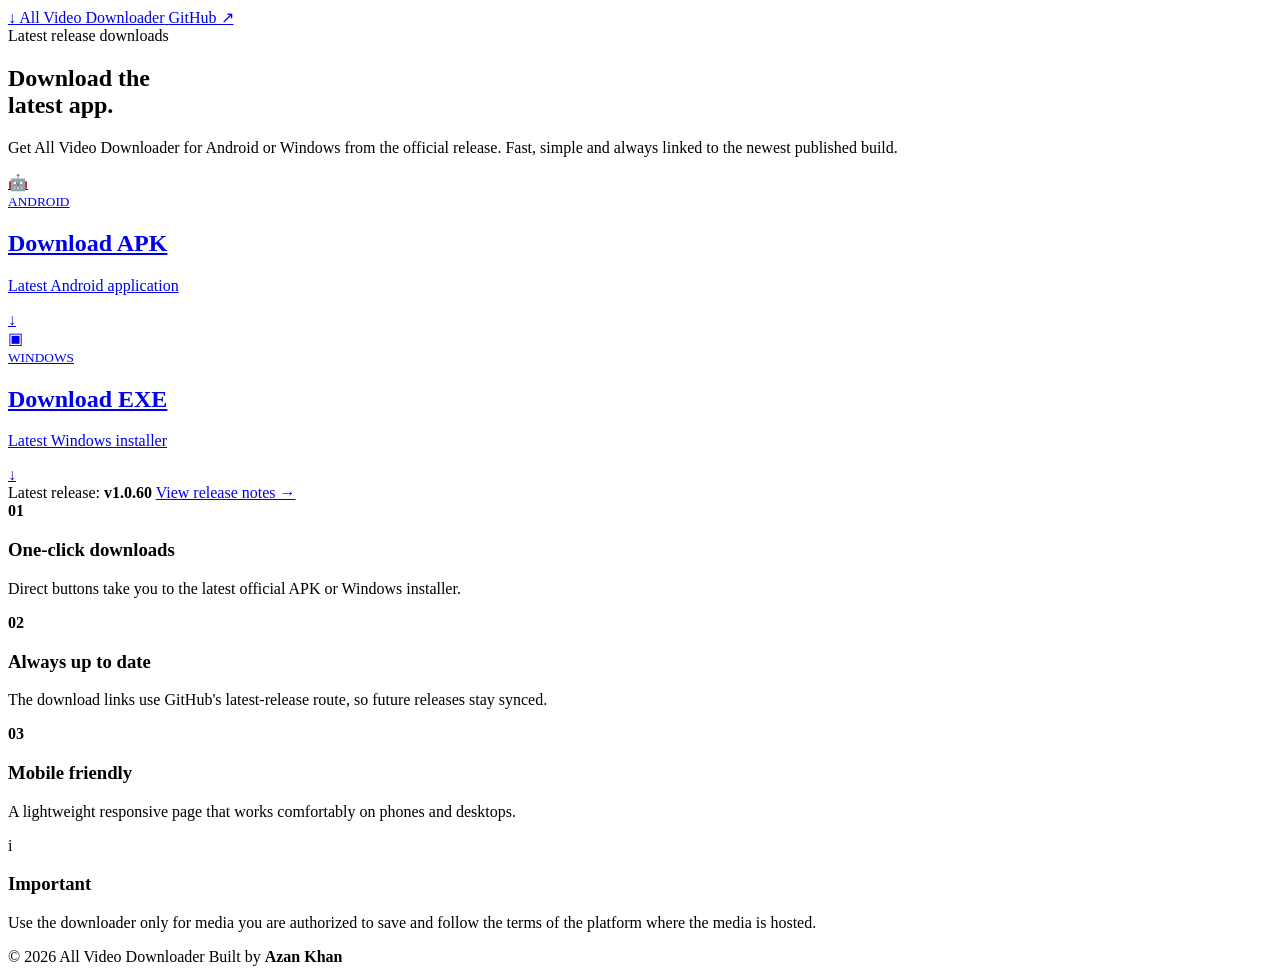
==== index.html @ c0a73d01 "Add modern download landing page" ====
<!doctype html>
<html lang="en">
<head>
  <meta charset="utf-8">
  <meta name="viewport" content="width=device-width, initial-scale=1">
  <meta name="theme-color" content="#6d4aff">
  <meta name="description" content="Download All Video Downloader for Android and Windows. Get the latest official APK and Windows installer.">
  <meta name="author" content="Azan Khan">
  <title>All Video Downloader — Official Download</title>
  <link rel="icon" href="data:image/svg+xml,%3Csvg xmlns='http://www.w3.org/2000/svg' viewBox='0 0 64 64'%3E%3Crect width='64' height='64' rx='16' fill='%236d4aff'/%3E%3Cpath d='M32 12v27m0 0 11-11m-11 11L21 28M16 48h32' fill='none' stroke='white' stroke-width='6' stroke-linecap='round' stroke-linejoin='round'/%3E%3C/svg%3E">
  <link rel="stylesheet" href="style.css">
</head>
<body>
  <div class="glow glow-one"></div>
  <div class="glow glow-two"></div>

  <header class="nav">
    <a class="brand" href="./" aria-label="All Video Downloader home">
      <span class="brand-icon">↓</span>
      <span>All Video Downloader</span>
    </a>
    <a class="github-link" href="https://github.com/AzanKhan-pk/All-viideo-downloader-without-watermark" target="_blank" rel="noopener">GitHub ↗</a>
  </header>

  <main>
    <section class="hero">
      <div class="badge"><span></span> Latest release downloads</div>
      <h1>Download the<br><strong>latest app.</strong></h1>
      <p class="lead">Get All Video Downloader for Android or Windows from the official release. Fast, simple and always linked to the newest published build.</p>

      <div class="download-grid">
        <a class="download-card" href="https://github.com/AzanKhan-pk/All-viideo-downloader-without-watermark/releases/latest/download/All-Video-Downloader.apk">
          <div class="card-icon">🤖</div>
          <div class="card-copy">
            <small>ANDROID</small>
            <h2>Download APK</h2>
            <p>Latest Android application</p>
          </div>
          <span class="arrow">↓</span>
        </a>

        <a class="download-card" href="https://github.com/AzanKhan-pk/All-viideo-downloader-without-watermark/releases/latest/download/All-Video-Downloader-Setup.exe">
          <div class="card-icon">▣</div>
          <div class="card-copy">
            <small>WINDOWS</small>
            <h2>Download EXE</h2>
            <p>Latest Windows installer</p>
          </div>
          <span class="arrow">↓</span>
        </a>
      </div>

      <div class="release-row">
        <span>Latest release: <strong>v1.0.60</strong></span>
        <a href="https://github.com/AzanKhan-pk/All-viideo-downloader-without-watermark/releases/latest" target="_blank" rel="noopener">View release notes →</a>
      </div>
    </section>

    <section class="features">
      <article><b>01</b><h3>One-click downloads</h3><p>Direct buttons take you to the latest official APK or Windows installer.</p></article>
      <article><b>02</b><h3>Always up to date</h3><p>The download links use GitHub's latest-release route, so future releases stay synced.</p></article>
      <article><b>03</b><h3>Mobile friendly</h3><p>A lightweight responsive page that works comfortably on phones and desktops.</p></article>
    </section>

    <section class="notice">
      <div class="notice-icon">i</div>
      <div><h3>Important</h3><p>Use the downloader only for media you are authorized to save and follow the terms of the platform where the media is hosted.</p></div>
    </section>
  </main>

  <footer>
    <span>© 2026 All Video Downloader</span>
    <span>Built by <strong>Azan Khan</strong></span>
  </footer>
</body>
</html>
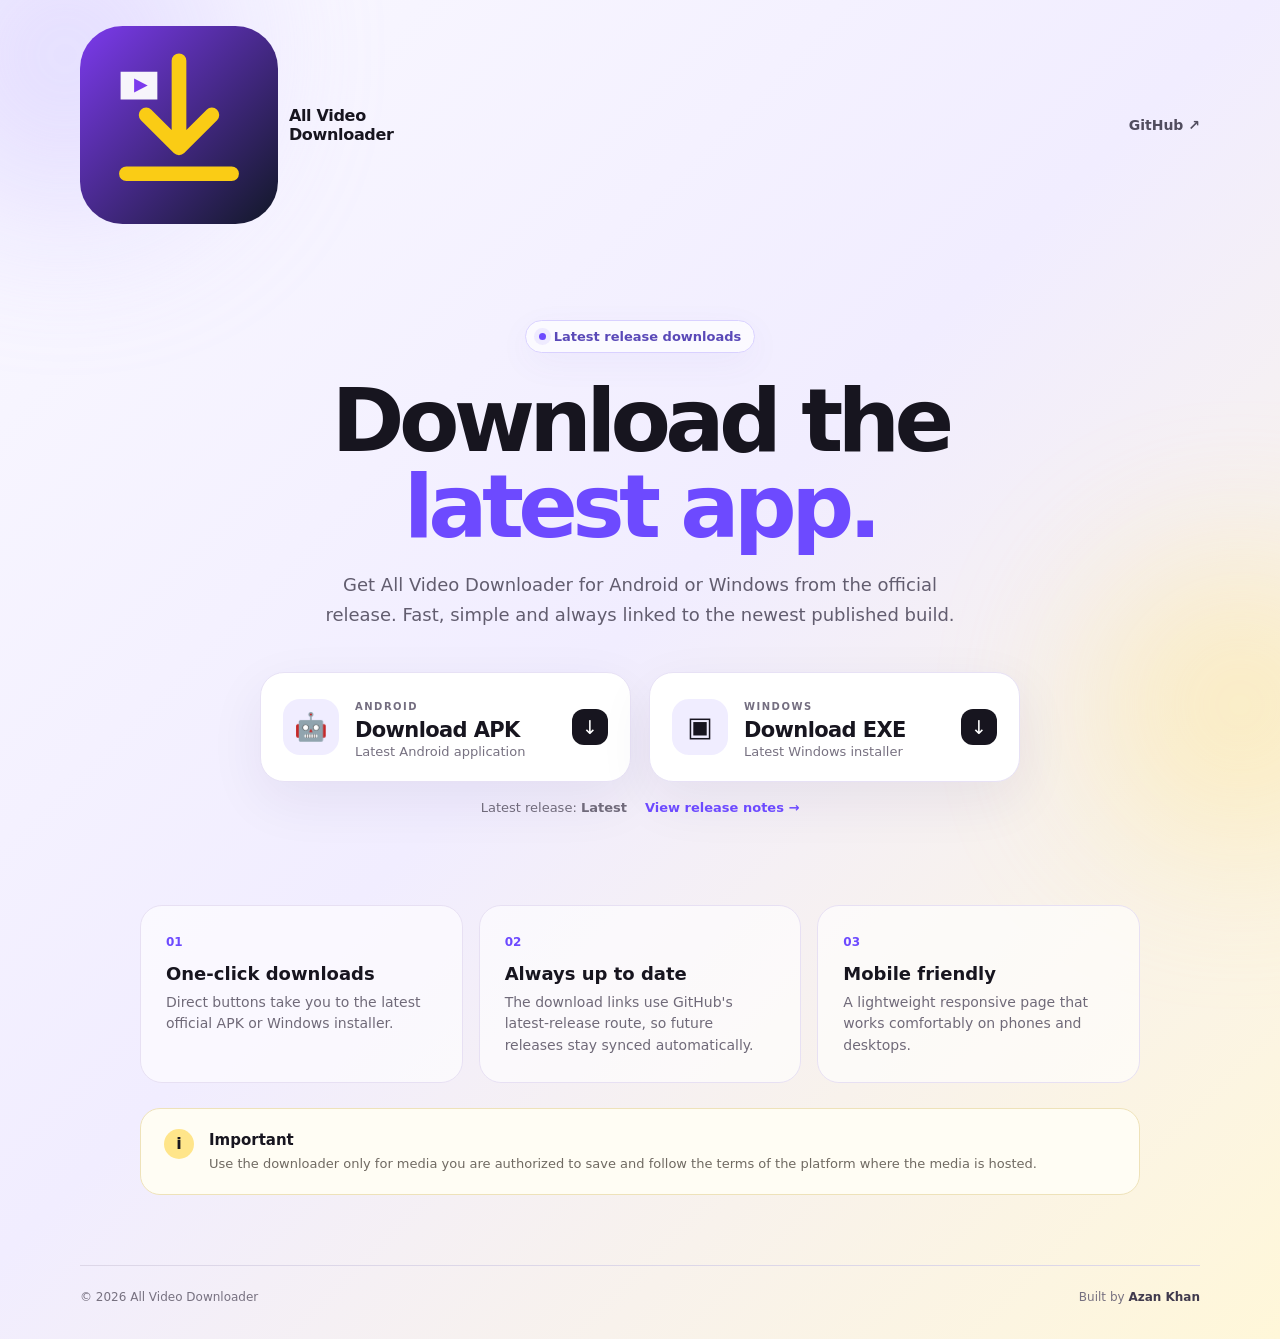
==== commit 6b79cba7: "Sync website with official logo and latest release preview" ====
--- a/index.html
+++ b/index.html
@@ -3,11 +3,16 @@
 <head>
   <meta charset="utf-8">
   <meta name="viewport" content="width=device-width, initial-scale=1">
-  <meta name="theme-color" content="#6d4aff">
-  <meta name="description" content="Download All Video Downloader for Android and Windows. Get the latest official APK and Windows installer.">
+  <meta name="theme-color" content="#7c3aed">
+  <meta name="description" content="Official All Video Downloader download page. Get the latest Android APK and Windows installer.">
   <meta name="author" content="Azan Khan">
+  <meta property="og:title" content="All Video Downloader — Official Download">
+  <meta property="og:description" content="Download the latest official Android APK and Windows installer.">
+  <meta property="og:image" content="icon.svg">
+  <meta name="twitter:card" content="summary">
   <title>All Video Downloader — Official Download</title>
-  <link rel="icon" href="data:image/svg+xml,%3Csvg xmlns='http://www.w3.org/2000/svg' viewBox='0 0 64 64'%3E%3Crect width='64' height='64' rx='16' fill='%236d4aff'/%3E%3Cpath d='M32 12v27m0 0 11-11m-11 11L21 28M16 48h32' fill='none' stroke='white' stroke-width='6' stroke-linecap='round' stroke-linejoin='round'/%3E%3C/svg%3E">
+  <link rel="icon" href="icon.svg" type="image/svg+xml">
+  <link rel="apple-touch-icon" href="icon.svg">
   <link rel="stylesheet" href="style.css">
 </head>
 <body>
@@ -16,7 +21,7 @@
 
   <header class="nav">
     <a class="brand" href="./" aria-label="All Video Downloader home">
-      <span class="brand-icon">↓</span>
+      <img class="brand-logo" src="icon.svg" alt="All Video Downloader logo">
       <span>All Video Downloader</span>
     </a>
     <a class="github-link" href="https://github.com/AzanKhan-pk/All-viideo-downloader-without-watermark" target="_blank" rel="noopener">GitHub ↗</a>
@@ -51,14 +56,14 @@
       </div>
 
       <div class="release-row">
-        <span>Latest release: <strong>v1.0.60</strong></span>
-        <a href="https://github.com/AzanKhan-pk/All-viideo-downloader-without-watermark/releases/latest" target="_blank" rel="noopener">View release notes →</a>
+        <span>Latest release: <strong id="version">Checking…</strong></span>
+        <a id="release-link" href="https://github.com/AzanKhan-pk/All-viideo-downloader-without-watermark/releases/latest" target="_blank" rel="noopener">View release notes →</a>
       </div>
     </section>
 
     <section class="features">
       <article><b>01</b><h3>One-click downloads</h3><p>Direct buttons take you to the latest official APK or Windows installer.</p></article>
-      <article><b>02</b><h3>Always up to date</h3><p>The download links use GitHub's latest-release route, so future releases stay synced.</p></article>
+      <article><b>02</b><h3>Always up to date</h3><p>The download links use GitHub's latest-release route, so future releases stay synced automatically.</p></article>
       <article><b>03</b><h3>Mobile friendly</h3><p>A lightweight responsive page that works comfortably on phones and desktops.</p></article>
     </section>
 
@@ -72,5 +77,15 @@
     <span>© 2026 All Video Downloader</span>
     <span>Built by <strong>Azan Khan</strong></span>
   </footer>
+
+  <script>
+    fetch('https://api.github.com/repos/AzanKhan-pk/All-viideo-downloader-without-watermark/releases/latest')
+      .then(r => r.ok ? r.json() : Promise.reject())
+      .then(data => {
+        document.getElementById('version').textContent = data.tag_name || 'Latest';
+        if (data.html_url) document.getElementById('release-link').href = data.html_url;
+      })
+      .catch(() => { document.getElementById('version').textContent = 'Latest'; });
+  </script>
 </body>
 </html>
--- a/style.css
+++ b/style.css
@@ -0,0 +1 @@
+*{box-sizing:border-box}html{scroll-behavior:smooth}body{margin:0;min-height:100vh;font-family:Inter,ui-sans-serif,system-ui,-apple-system,BlinkMacSystemFont,"Segoe UI",sans-serif;color:#17151f;background:linear-gradient(135deg,#faf9ff 0%,#f1edff 48%,#fff7d9 100%);overflow-x:hidden}.glow{position:fixed;border-radius:50%;filter:blur(80px);pointer-events:none;opacity:.42}.glow-one{width:330px;height:330px;background:#c9bcff;top:-110px;left:-100px}.glow-two{width:300px;height:300px;background:#ffe58a;right:-110px;bottom:5%}.nav{width:min(1120px,92%);margin:auto;padding:26px 0;display:flex;align-items:center;justify-content:space-between;position:relative;z-index:2}.brand{display:flex;align-items:center;gap:11px;color:#17151f;text-decoration:none;font-weight:800;letter-spacing:-.02em}.brand-icon{width:38px;height:38px;border-radius:12px;background:#6d4aff;color:#fff;display:grid;place-items:center;font-size:25px;box-shadow:0 9px 25px #6d4aff38}.github-link{color:#514d5e;text-decoration:none;font-weight:650;font-size:14px}.github-link:hover{color:#6d4aff}.hero{width:min(920px,92%);margin:70px auto 0;text-align:center;position:relative;z-index:1}.badge{display:inline-flex;align-items:center;gap:8px;padding:8px 13px;border:1px solid #d9d1ff;background:#ffffffa8;border-radius:999px;color:#5a49b8;font-size:13px;font-weight:750;box-shadow:0 10px 35px #5d45c20d}.badge span{width:7px;height:7px;border-radius:50%;background:#6d4aff;box-shadow:0 0 0 5px #6d4aff16}.hero h1{font-size:clamp(48px,8vw,88px);line-height:.98;letter-spacing:-.065em;margin:25px 0 20px;font-weight:850}.hero h1 strong{color:#6d4aff}.lead{max-width:650px;margin:0 auto;color:#625d6f;font-size:18px;line-height:1.65}.download-grid{display:grid;grid-template-columns:repeat(2,minmax(0,1fr));gap:18px;max-width:760px;margin:42px auto 18px;text-align:left}.download-card{display:flex;align-items:center;gap:16px;padding:22px;border-radius:24px;background:#fff;border:1px solid #e7e1f5;box-shadow:0 18px 55px #31215c12;text-decoration:none;color:#17151f;transition:transform .2s ease,box-shadow .2s ease,border-color .2s ease}.download-card:hover{transform:translateY(-5px);box-shadow:0 24px 65px #31215c1c;border-color:#cfc3ff}.card-icon{width:56px;height:56px;border-radius:17px;background:#f0edff;display:grid;place-items:center;font-size:27px;flex:none}.card-copy{min-width:0}.card-copy small{color:#746e80;font-size:10px;font-weight:850;letter-spacing:.15em}.card-copy h2{font-size:21px;margin:4px 0 2px;letter-spacing:-.03em}.card-copy p{margin:0;color:#777181;font-size:13px}.arrow{margin-left:auto;width:36px;height:36px;border-radius:12px;background:#17151f;color:#fff;display:grid;place-items:center;font-size:19px}.release-row{display:flex;justify-content:center;gap:18px;align-items:center;flex-wrap:wrap;color:#706a7b;font-size:13px}.release-row a{color:#6d4aff;text-decoration:none;font-weight:750}.features{width:min(1000px,92%);margin:90px auto 25px;display:grid;grid-template-columns:repeat(3,1fr);gap:16px;position:relative;z-index:1}.features article{padding:25px;background:#ffffff9c;border:1px solid #e7e0f3;border-radius:22px}.features b{color:#6d4aff;font-size:12px}.features h3{margin:13px 0 8px;font-size:18px}.features p{margin:0;color:#706a79;font-size:14px;line-height:1.55}.notice{width:min(1000px,92%);margin:25px auto 70px;padding:20px 23px;display:flex;gap:15px;align-items:flex-start;background:#fffdf4;border:1px solid #eee2b9;border-radius:20px;position:relative;z-index:1}.notice-icon{width:30px;height:30px;border-radius:50%;background:#ffe58a;display:grid;place-items:center;font-weight:900;flex:none}.notice h3{margin:2px 0 5px;font-size:15px}.notice p{margin:0;color:#706a62;font-size:13px;line-height:1.55}footer{width:min(1120px,92%);margin:auto;padding:24px 0 35px;border-top:1px solid #ddd7e8;display:flex;justify-content:space-between;color:#777180;font-size:12px;position:relative;z-index:1}footer strong{color:#403a4d}@media(max-width:700px){.nav{padding:18px 0}.github-link{font-size:12px}.hero{margin-top:48px}.lead{font-size:16px}.download-grid,.features{grid-template-columns:1fr}.download-card{padding:18px}.features{margin-top:65px}.notice{margin-bottom:45px}footer{gap:10px;flex-direction:column}}
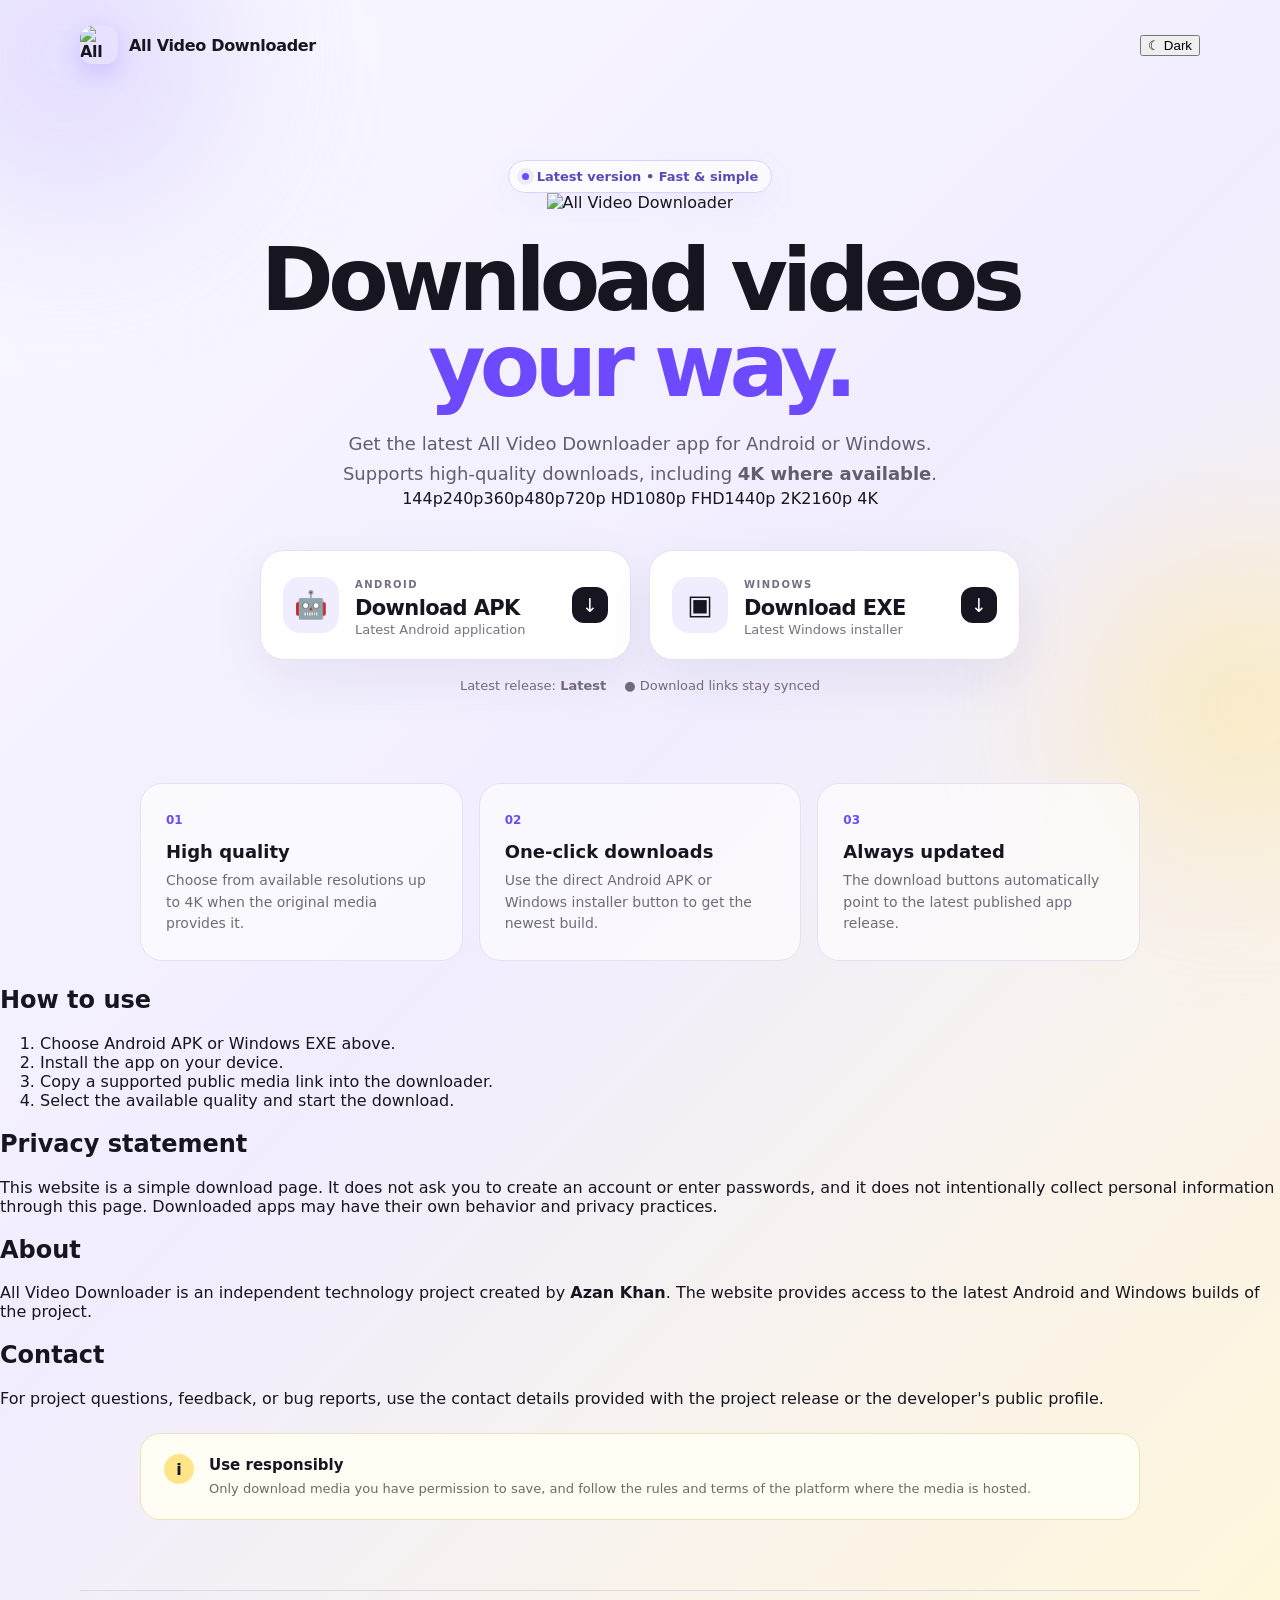
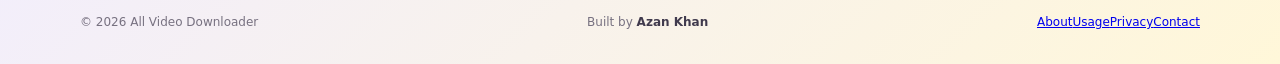
==== commit 01444174: "Restore full downloader landing page design" ====
--- a/index.html
+++ b/index.html
@@ -3,89 +3,76 @@
 <head>
   <meta charset="utf-8">
   <meta name="viewport" content="width=device-width, initial-scale=1">
-  <meta name="theme-color" content="#7c3aed">
-  <meta name="description" content="Official All Video Downloader download page. Get the latest Android APK and Windows installer.">
+  <meta name="theme-color" content="#111827">
+  <meta name="description" content="Official All Video Downloader download page. Download the latest Android APK and Windows installer.">
   <meta name="author" content="Azan Khan">
-  <meta property="og:title" content="All Video Downloader — Official Download">
-  <meta property="og:description" content="Download the latest official Android APK and Windows installer.">
-  <meta property="og:image" content="icon.svg">
-  <meta name="twitter:card" content="summary">
-  <title>All Video Downloader — Official Download</title>
-  <link rel="icon" href="icon.svg" type="image/svg+xml">
-  <link rel="apple-touch-icon" href="icon.svg">
+  <meta property="og:title" content="All Video Downloader — Download">
+  <meta property="og:description" content="Download the latest All Video Downloader app for Android and Windows.">
+  <meta property="og:image" content="static/icon.svg">
+  <title>All Video Downloader — Download</title>
+  <link rel="icon" href="static/icon.svg" type="image/svg+xml">
+  <link rel="apple-touch-icon" href="static/icon.svg">
   <link rel="stylesheet" href="style.css">
 </head>
 <body>
-  <div class="glow glow-one"></div>
-  <div class="glow glow-two"></div>
+  <div class="glow glow-one"></div><div class="glow glow-two"></div>
 
   <header class="nav">
     <a class="brand" href="./" aria-label="All Video Downloader home">
-      <img class="brand-logo" src="icon.svg" alt="All Video Downloader logo">
+      <img class="brand-logo" src="static/icon.svg" alt="All Video Downloader logo">
       <span>All Video Downloader</span>
     </a>
-    <a class="github-link" href="https://github.com/AzanKhan-pk/All-viideo-downloader-without-watermark" target="_blank" rel="noopener">GitHub ↗</a>
+    <button class="theme-btn" id="themeBtn" type="button" aria-label="Toggle dark mode">☾ Dark</button>
   </header>
 
   <main>
-    <section class="hero">
-      <div class="badge"><span></span> Latest release downloads</div>
-      <h1>Download the<br><strong>latest app.</strong></h1>
-      <p class="lead">Get All Video Downloader for Android or Windows from the official release. Fast, simple and always linked to the newest published build.</p>
+    <section class="hero" id="home">
+      <div class="badge"><span></span> Latest version • Fast &amp; simple</div>
+      <div class="hero-logo"><img src="static/icon.svg" alt="All Video Downloader"></div>
+      <h1>Download videos<br><strong>your way.</strong></h1>
+      <p class="lead">Get the latest All Video Downloader app for Android or Windows. Supports high-quality downloads, including <b>4K where available</b>.</p>
+
+      <div class="quality-row" aria-label="Supported quality levels">
+        <span>144p</span><span>240p</span><span>360p</span><span>480p</span><span>720p HD</span><span>1080p FHD</span><span>1440p 2K</span><span class="quality-4k">2160p 4K</span>
+      </div>
 
       <div class="download-grid">
         <a class="download-card" href="https://github.com/AzanKhan-pk/All-viideo-downloader-without-watermark/releases/latest/download/All-Video-Downloader.apk">
-          <div class="card-icon">🤖</div>
-          <div class="card-copy">
-            <small>ANDROID</small>
-            <h2>Download APK</h2>
-            <p>Latest Android application</p>
-          </div>
-          <span class="arrow">↓</span>
+          <div class="card-icon">🤖</div><div class="card-copy"><small>ANDROID</small><h2>Download APK</h2><p>Latest Android application</p></div><span class="arrow">↓</span>
         </a>
-
         <a class="download-card" href="https://github.com/AzanKhan-pk/All-viideo-downloader-without-watermark/releases/latest/download/All-Video-Downloader-Setup.exe">
-          <div class="card-icon">▣</div>
-          <div class="card-copy">
-            <small>WINDOWS</small>
-            <h2>Download EXE</h2>
-            <p>Latest Windows installer</p>
-          </div>
-          <span class="arrow">↓</span>
+          <div class="card-icon">▣</div><div class="card-copy"><small>WINDOWS</small><h2>Download EXE</h2><p>Latest Windows installer</p></div><span class="arrow">↓</span>
         </a>
       </div>
 
-      <div class="release-row">
-        <span>Latest release: <strong id="version">Checking…</strong></span>
-        <a id="release-link" href="https://github.com/AzanKhan-pk/All-viideo-downloader-without-watermark/releases/latest" target="_blank" rel="noopener">View release notes →</a>
-      </div>
+      <div class="release-row"><span>Latest release: <strong id="version">Checking…</strong></span><span class="sync">● Download links stay synced</span></div>
     </section>
 
-    <section class="features">
-      <article><b>01</b><h3>One-click downloads</h3><p>Direct buttons take you to the latest official APK or Windows installer.</p></article>
-      <article><b>02</b><h3>Always up to date</h3><p>The download links use GitHub's latest-release route, so future releases stay synced automatically.</p></article>
-      <article><b>03</b><h3>Mobile friendly</h3><p>A lightweight responsive page that works comfortably on phones and desktops.</p></article>
+    <section class="features" id="features">
+      <article><b>01</b><h3>High quality</h3><p>Choose from available resolutions up to 4K when the original media provides it.</p></article>
+      <article><b>02</b><h3>One-click downloads</h3><p>Use the direct Android APK or Windows installer button to get the newest build.</p></article>
+      <article><b>03</b><h3>Always updated</h3><p>The download buttons automatically point to the latest published app release.</p></article>
     </section>
 
-    <section class="notice">
-      <div class="notice-icon">i</div>
-      <div><h3>Important</h3><p>Use the downloader only for media you are authorized to save and follow the terms of the platform where the media is hosted.</p></div>
+    <section class="info-grid">
+      <article id="how-to"><h2>How to use</h2><ol><li>Choose Android APK or Windows EXE above.</li><li>Install the app on your device.</li><li>Copy a supported public media link into the downloader.</li><li>Select the available quality and start the download.</li></ol></article>
+      <article id="privacy"><h2>Privacy statement</h2><p>This website is a simple download page. It does not ask you to create an account or enter passwords, and it does not intentionally collect personal information through this page. Downloaded apps may have their own behavior and privacy practices.</p></article>
+      <article id="about"><h2>About</h2><p>All Video Downloader is an independent technology project created by <strong>Azan Khan</strong>. The website provides access to the latest Android and Windows builds of the project.</p></article>
+      <article id="contact"><h2>Contact</h2><p>For project questions, feedback, or bug reports, use the contact details provided with the project release or the developer's public profile.</p></article>
     </section>
+
+    <section class="notice"><div class="notice-icon">i</div><div><h3>Use responsibly</h3><p>Only download media you have permission to save, and follow the rules and terms of the platform where the media is hosted.</p></div></section>
   </main>
 
-  <footer>
-    <span>© 2026 All Video Downloader</span>
-    <span>Built by <strong>Azan Khan</strong></span>
-  </footer>
+  <footer><span>© 2026 All Video Downloader</span><span>Built by <strong>Azan Khan</strong></span><nav><a href="#about">About</a><a href="#how-to">Usage</a><a href="#privacy">Privacy</a><a href="#contact">Contact</a></nav></footer>
 
   <script>
-    fetch('https://api.github.com/repos/AzanKhan-pk/All-viideo-downloader-without-watermark/releases/latest')
-      .then(r => r.ok ? r.json() : Promise.reject())
-      .then(data => {
-        document.getElementById('version').textContent = data.tag_name || 'Latest';
-        if (data.html_url) document.getElementById('release-link').href = data.html_url;
-      })
-      .catch(() => { document.getElementById('version').textContent = 'Latest'; });
+    fetch('https://api.github.com/repos/AzanKhan-pk/All-viideo-downloader-without-watermark/releases/latest').then(r => r.ok ? r.json() : Promise.reject()).then(data => { document.getElementById('version').textContent = data.tag_name || 'Latest'; }).catch(() => { document.getElementById('version').textContent = 'Latest'; });
+    const btn = document.getElementById('themeBtn');
+    if (localStorage.getItem('avd-theme') === 'dark') document.body.classList.add('dark');
+    function updateThemeButton(){ btn.textContent = document.body.classList.contains('dark') ? '☀ Light' : '☾ Dark'; }
+    updateThemeButton();
+    btn.addEventListener('click', () => { document.body.classList.toggle('dark'); localStorage.setItem('avd-theme', document.body.classList.contains('dark') ? 'dark' : 'light'); updateThemeButton(); });
   </script>
 </body>
 </html>
--- a/style.css
+++ b/style.css
@@ -1 +1 @@
-*{box-sizing:border-box}html{scroll-behavior:smooth}body{margin:0;min-height:100vh;font-family:Inter,ui-sans-serif,system-ui,-apple-system,BlinkMacSystemFont,"Segoe UI",sans-serif;color:#17151f;background:linear-gradient(135deg,#faf9ff 0%,#f1edff 48%,#fff7d9 100%);overflow-x:hidden}.glow{position:fixed;border-radius:50%;filter:blur(80px);pointer-events:none;opacity:.42}.glow-one{width:330px;height:330px;background:#c9bcff;top:-110px;left:-100px}.glow-two{width:300px;height:300px;background:#ffe58a;right:-110px;bottom:5%}.nav{width:min(1120px,92%);margin:auto;padding:26px 0;display:flex;align-items:center;justify-content:space-between;position:relative;z-index:2}.brand{display:flex;align-items:center;gap:11px;color:#17151f;text-decoration:none;font-weight:800;letter-spacing:-.02em}.brand-icon{width:38px;height:38px;border-radius:12px;background:#6d4aff;color:#fff;display:grid;place-items:center;font-size:25px;box-shadow:0 9px 25px #6d4aff38}.github-link{color:#514d5e;text-decoration:none;font-weight:650;font-size:14px}.github-link:hover{color:#6d4aff}.hero{width:min(920px,92%);margin:70px auto 0;text-align:center;position:relative;z-index:1}.badge{display:inline-flex;align-items:center;gap:8px;padding:8px 13px;border:1px solid #d9d1ff;background:#ffffffa8;border-radius:999px;color:#5a49b8;font-size:13px;font-weight:750;box-shadow:0 10px 35px #5d45c20d}.badge span{width:7px;height:7px;border-radius:50%;background:#6d4aff;box-shadow:0 0 0 5px #6d4aff16}.hero h1{font-size:clamp(48px,8vw,88px);line-height:.98;letter-spacing:-.065em;margin:25px 0 20px;font-weight:850}.hero h1 strong{color:#6d4aff}.lead{max-width:650px;margin:0 auto;color:#625d6f;font-size:18px;line-height:1.65}.download-grid{display:grid;grid-template-columns:repeat(2,minmax(0,1fr));gap:18px;max-width:760px;margin:42px auto 18px;text-align:left}.download-card{display:flex;align-items:center;gap:16px;padding:22px;border-radius:24px;background:#fff;border:1px solid #e7e1f5;box-shadow:0 18px 55px #31215c12;text-decoration:none;color:#17151f;transition:transform .2s ease,box-shadow .2s ease,border-color .2s ease}.download-card:hover{transform:translateY(-5px);box-shadow:0 24px 65px #31215c1c;border-color:#cfc3ff}.card-icon{width:56px;height:56px;border-radius:17px;background:#f0edff;display:grid;place-items:center;font-size:27px;flex:none}.card-copy{min-width:0}.card-copy small{color:#746e80;font-size:10px;font-weight:850;letter-spacing:.15em}.card-copy h2{font-size:21px;margin:4px 0 2px;letter-spacing:-.03em}.card-copy p{margin:0;color:#777181;font-size:13px}.arrow{margin-left:auto;width:36px;height:36px;border-radius:12px;background:#17151f;color:#fff;display:grid;place-items:center;font-size:19px}.release-row{display:flex;justify-content:center;gap:18px;align-items:center;flex-wrap:wrap;color:#706a7b;font-size:13px}.release-row a{color:#6d4aff;text-decoration:none;font-weight:750}.features{width:min(1000px,92%);margin:90px auto 25px;display:grid;grid-template-columns:repeat(3,1fr);gap:16px;position:relative;z-index:1}.features article{padding:25px;background:#ffffff9c;border:1px solid #e7e0f3;border-radius:22px}.features b{color:#6d4aff;font-size:12px}.features h3{margin:13px 0 8px;font-size:18px}.features p{margin:0;color:#706a79;font-size:14px;line-height:1.55}.notice{width:min(1000px,92%);margin:25px auto 70px;padding:20px 23px;display:flex;gap:15px;align-items:flex-start;background:#fffdf4;border:1px solid #eee2b9;border-radius:20px;position:relative;z-index:1}.notice-icon{width:30px;height:30px;border-radius:50%;background:#ffe58a;display:grid;place-items:center;font-weight:900;flex:none}.notice h3{margin:2px 0 5px;font-size:15px}.notice p{margin:0;color:#706a62;font-size:13px;line-height:1.55}footer{width:min(1120px,92%);margin:auto;padding:24px 0 35px;border-top:1px solid #ddd7e8;display:flex;justify-content:space-between;color:#777180;font-size:12px;position:relative;z-index:1}footer strong{color:#403a4d}@media(max-width:700px){.nav{padding:18px 0}.github-link{font-size:12px}.hero{margin-top:48px}.lead{font-size:16px}.download-grid,.features{grid-template-columns:1fr}.download-card{padding:18px}.features{margin-top:65px}.notice{margin-bottom:45px}footer{gap:10px;flex-direction:column}}+*{box-sizing:border-box}html{scroll-behavior:smooth}body{margin:0;min-height:100vh;font-family:Inter,ui-sans-serif,system-ui,-apple-system,BlinkMacSystemFont,"Segoe UI",sans-serif;color:#17151f;background:linear-gradient(135deg,#faf9ff 0%,#f1edff 48%,#fff7d9 100%);overflow-x:hidden}.glow{position:fixed;border-radius:50%;filter:blur(80px);pointer-events:none;opacity:.42}.glow-one{width:330px;height:330px;background:#c9bcff;top:-110px;left:-100px}.glow-two{width:300px;height:300px;background:#ffe58a;right:-110px;bottom:5%}.nav{width:min(1120px,92%);margin:auto;padding:26px 0;display:flex;align-items:center;justify-content:space-between;position:relative;z-index:2}.brand{display:flex;align-items:center;gap:11px;color:#17151f;text-decoration:none;font-weight:800;letter-spacing:-.02em}.brand-logo{width:38px;height:38px;border-radius:12px;display:block;box-shadow:0 9px 25px #6d4aff38}.github-link{color:#514d5e;text-decoration:none;font-weight:650;font-size:14px}.github-link:hover{color:#6d4aff}.hero{width:min(920px,92%);margin:70px auto 0;text-align:center;position:relative;z-index:1}.badge{display:inline-flex;align-items:center;gap:8px;padding:8px 13px;border:1px solid #d9d1ff;background:#ffffffa8;border-radius:999px;color:#5a49b8;font-size:13px;font-weight:750;box-shadow:0 10px 35px #5d45c20d}.badge span{width:7px;height:7px;border-radius:50%;background:#6d4aff;box-shadow:0 0 0 5px #6d4aff16}.hero h1{font-size:clamp(48px,8vw,88px);line-height:.98;letter-spacing:-.065em;margin:25px 0 20px;font-weight:850}.hero h1 strong{color:#6d4aff}.lead{max-width:650px;margin:0 auto;color:#625d6f;font-size:18px;line-height:1.65}.download-grid{display:grid;grid-template-columns:repeat(2,minmax(0,1fr));gap:18px;max-width:760px;margin:42px auto 18px;text-align:left}.download-card{display:flex;align-items:center;gap:16px;padding:22px;border-radius:24px;background:#fff;border:1px solid #e7e1f5;box-shadow:0 18px 55px #31215c12;text-decoration:none;color:#17151f;transition:transform .2s ease,box-shadow .2s ease,border-color .2s ease}.download-card:hover{transform:translateY(-5px);box-shadow:0 24px 65px #31215c1c;border-color:#cfc3ff}.card-icon{width:56px;height:56px;border-radius:17px;background:#f0edff;display:grid;place-items:center;font-size:27px;flex:none}.card-copy{min-width:0}.card-copy small{color:#746e80;font-size:10px;font-weight:850;letter-spacing:.15em}.card-copy h2{font-size:21px;margin:4px 0 2px;letter-spacing:-.03em}.card-copy p{margin:0;color:#777181;font-size:13px}.arrow{margin-left:auto;width:36px;height:36px;border-radius:12px;background:#17151f;color:#fff;display:grid;place-items:center;font-size:19px}.release-row{display:flex;justify-content:center;gap:18px;align-items:center;flex-wrap:wrap;color:#706a7b;font-size:13px}.release-row a{color:#6d4aff;text-decoration:none;font-weight:750}.features{width:min(1000px,92%);margin:90px auto 25px;display:grid;grid-template-columns:repeat(3,1fr);gap:16px;position:relative;z-index:1}.features article{padding:25px;background:#ffffff9c;border:1px solid #e7e0f3;border-radius:22px}.features b{color:#6d4aff;font-size:12px}.features h3{margin:13px 0 8px;font-size:18px}.features p{margin:0;color:#706a79;font-size:14px;line-height:1.55}.notice{width:min(1000px,92%);margin:25px auto 70px;padding:20px 23px;display:flex;gap:15px;align-items:flex-start;background:#fffdf4;border:1px solid #eee2b9;border-radius:20px;position:relative;z-index:1}.notice-icon{width:30px;height:30px;border-radius:50%;background:#ffe58a;display:grid;place-items:center;font-weight:900;flex:none}.notice h3{margin:2px 0 5px;font-size:15px}.notice p{margin:0;color:#706a62;font-size:13px;line-height:1.55}footer{width:min(1120px,92%);margin:auto;padding:24px 0 35px;border-top:1px solid #ddd7e8;display:flex;justify-content:space-between;color:#777180;font-size:12px;position:relative;z-index:1}footer strong{color:#403a4d}@media(max-width:700px){.nav{padding:18px 0}.github-link{font-size:12px}.hero{margin-top:48px}.lead{font-size:16px}.download-grid,.features{grid-template-columns:1fr}.download-card{padding:18px}.features{margin-top:65px}.notice{margin-bottom:45px}footer{gap:10px;flex-direction:column}}
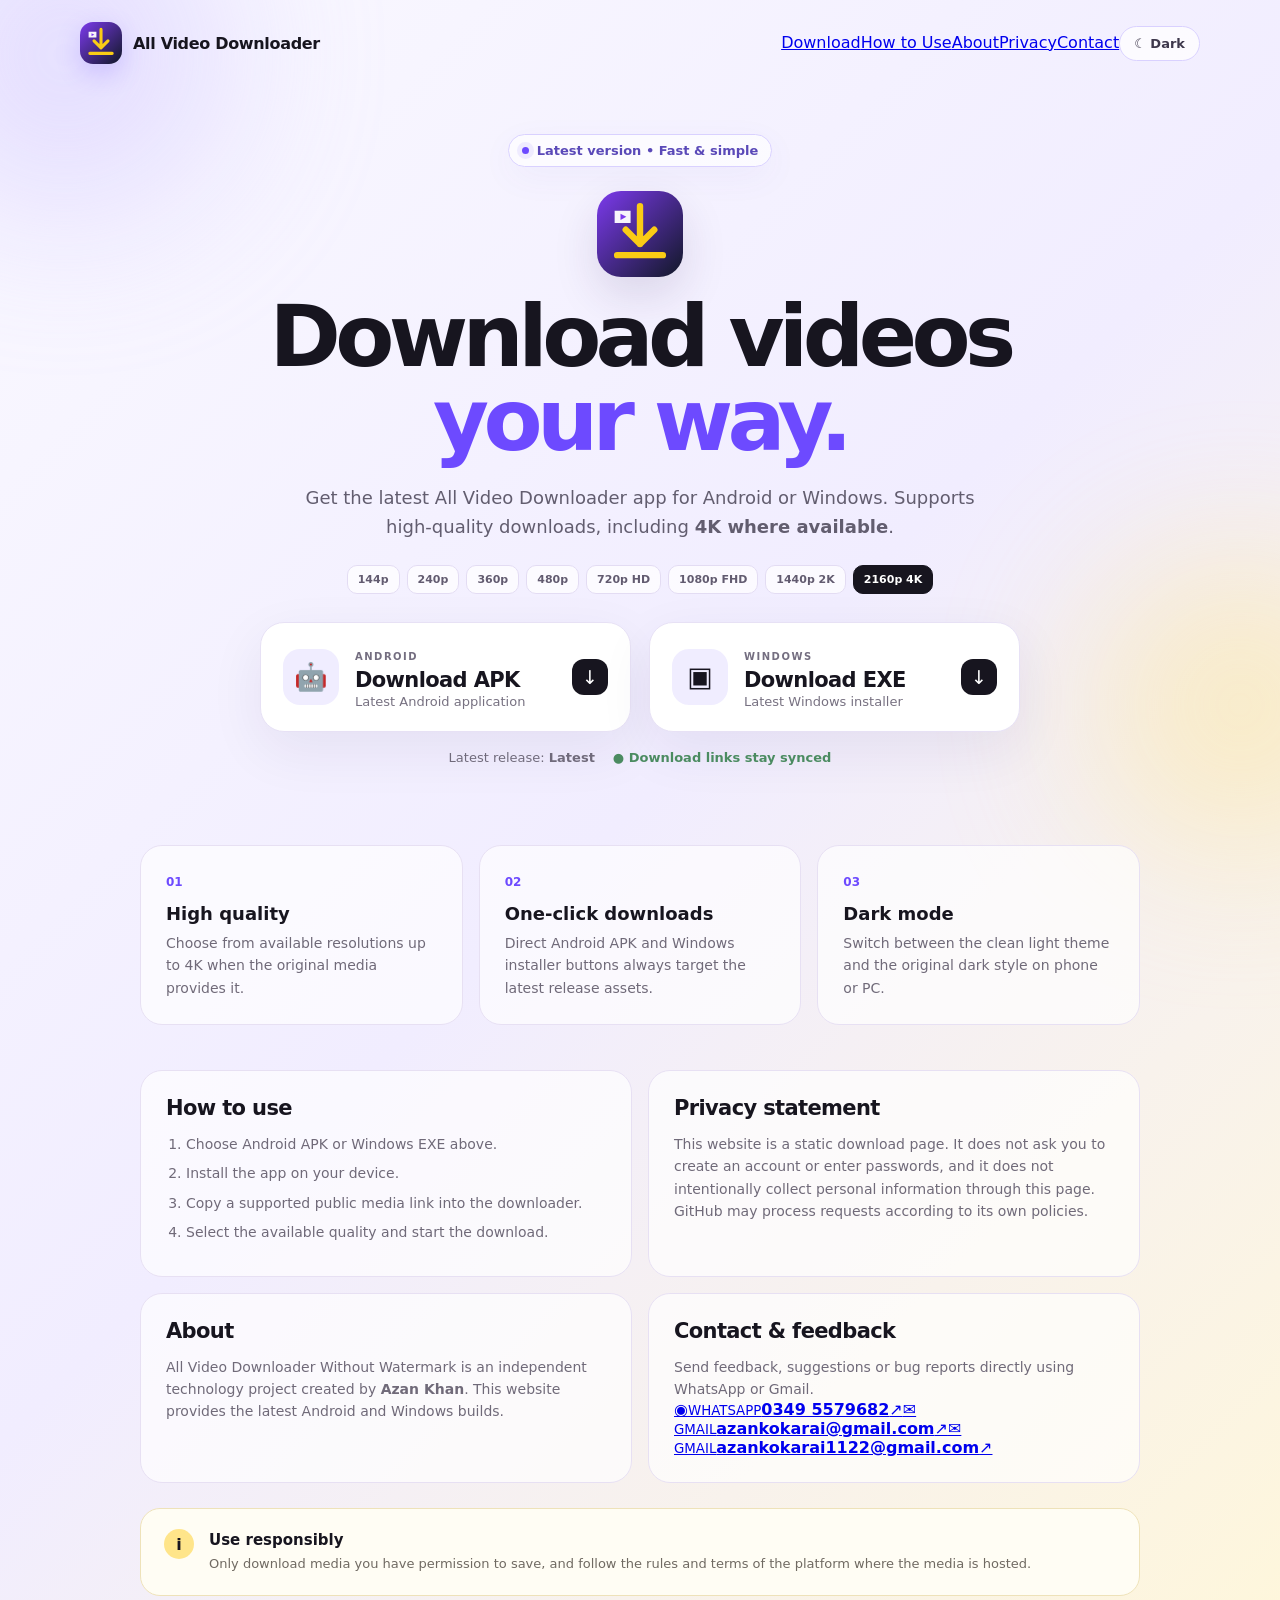
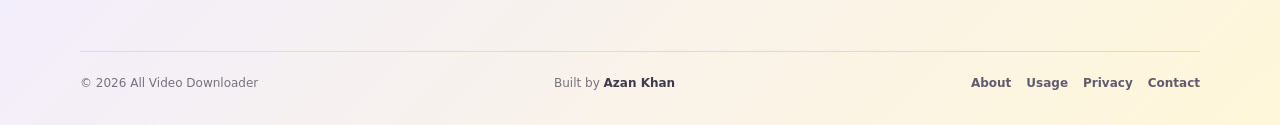
==== commit 15ef16c1: "Fix website logo, navigation, contact links and app-release synchronization" ====
--- a/index.html
+++ b/index.html
@@ -1,78 +1,22 @@
 <!doctype html>
 <html lang="en">
 <head>
-  <meta charset="utf-8">
-  <meta name="viewport" content="width=device-width, initial-scale=1">
-  <meta name="theme-color" content="#111827">
-  <meta name="description" content="Official All Video Downloader download page. Download the latest Android APK and Windows installer.">
-  <meta name="author" content="Azan Khan">
-  <meta property="og:title" content="All Video Downloader — Download">
-  <meta property="og:description" content="Download the latest All Video Downloader app for Android and Windows.">
-  <meta property="og:image" content="static/icon.svg">
-  <title>All Video Downloader — Download</title>
-  <link rel="icon" href="static/icon.svg" type="image/svg+xml">
-  <link rel="apple-touch-icon" href="static/icon.svg">
-  <link rel="stylesheet" href="style.css">
+<meta charset="utf-8"><meta name="viewport" content="width=device-width, initial-scale=1">
+<meta name="theme-color" content="#09090f"><meta name="description" content="All Video Downloader Without Watermark — official Android APK and Windows installer."><meta name="author" content="Azan Khan">
+<title>All Video Downloader Without Watermark — Official</title>
+<link rel="icon" href="static/icon.svg" type="image/svg+xml"><link rel="apple-touch-icon" href="static/icon.svg"><link rel="stylesheet" href="style.css">
 </head>
 <body>
-  <div class="glow glow-one"></div><div class="glow glow-two"></div>
-
-  <header class="nav">
-    <a class="brand" href="./" aria-label="All Video Downloader home">
-      <img class="brand-logo" src="static/icon.svg" alt="All Video Downloader logo">
-      <span>All Video Downloader</span>
-    </a>
-    <button class="theme-btn" id="themeBtn" type="button" aria-label="Toggle dark mode">☾ Dark</button>
-  </header>
-
-  <main>
-    <section class="hero" id="home">
-      <div class="badge"><span></span> Latest version • Fast &amp; simple</div>
-      <div class="hero-logo"><img src="static/icon.svg" alt="All Video Downloader"></div>
-      <h1>Download videos<br><strong>your way.</strong></h1>
-      <p class="lead">Get the latest All Video Downloader app for Android or Windows. Supports high-quality downloads, including <b>4K where available</b>.</p>
-
-      <div class="quality-row" aria-label="Supported quality levels">
-        <span>144p</span><span>240p</span><span>360p</span><span>480p</span><span>720p HD</span><span>1080p FHD</span><span>1440p 2K</span><span class="quality-4k">2160p 4K</span>
-      </div>
-
-      <div class="download-grid">
-        <a class="download-card" href="https://github.com/AzanKhan-pk/All-viideo-downloader-without-watermark/releases/latest/download/All-Video-Downloader.apk">
-          <div class="card-icon">🤖</div><div class="card-copy"><small>ANDROID</small><h2>Download APK</h2><p>Latest Android application</p></div><span class="arrow">↓</span>
-        </a>
-        <a class="download-card" href="https://github.com/AzanKhan-pk/All-viideo-downloader-without-watermark/releases/latest/download/All-Video-Downloader-Setup.exe">
-          <div class="card-icon">▣</div><div class="card-copy"><small>WINDOWS</small><h2>Download EXE</h2><p>Latest Windows installer</p></div><span class="arrow">↓</span>
-        </a>
-      </div>
-
-      <div class="release-row"><span>Latest release: <strong id="version">Checking…</strong></span><span class="sync">● Download links stay synced</span></div>
-    </section>
-
-    <section class="features" id="features">
-      <article><b>01</b><h3>High quality</h3><p>Choose from available resolutions up to 4K when the original media provides it.</p></article>
-      <article><b>02</b><h3>One-click downloads</h3><p>Use the direct Android APK or Windows installer button to get the newest build.</p></article>
-      <article><b>03</b><h3>Always updated</h3><p>The download buttons automatically point to the latest published app release.</p></article>
-    </section>
-
-    <section class="info-grid">
-      <article id="how-to"><h2>How to use</h2><ol><li>Choose Android APK or Windows EXE above.</li><li>Install the app on your device.</li><li>Copy a supported public media link into the downloader.</li><li>Select the available quality and start the download.</li></ol></article>
-      <article id="privacy"><h2>Privacy statement</h2><p>This website is a simple download page. It does not ask you to create an account or enter passwords, and it does not intentionally collect personal information through this page. Downloaded apps may have their own behavior and privacy practices.</p></article>
-      <article id="about"><h2>About</h2><p>All Video Downloader is an independent technology project created by <strong>Azan Khan</strong>. The website provides access to the latest Android and Windows builds of the project.</p></article>
-      <article id="contact"><h2>Contact</h2><p>For project questions, feedback, or bug reports, use the contact details provided with the project release or the developer's public profile.</p></article>
-    </section>
-
-    <section class="notice"><div class="notice-icon">i</div><div><h3>Use responsibly</h3><p>Only download media you have permission to save, and follow the rules and terms of the platform where the media is hosted.</p></div></section>
-  </main>
-
-  <footer><span>© 2026 All Video Downloader</span><span>Built by <strong>Azan Khan</strong></span><nav><a href="#about">About</a><a href="#how-to">Usage</a><a href="#privacy">Privacy</a><a href="#contact">Contact</a></nav></footer>
-
-  <script>
-    fetch('https://api.github.com/repos/AzanKhan-pk/All-viideo-downloader-without-watermark/releases/latest').then(r => r.ok ? r.json() : Promise.reject()).then(data => { document.getElementById('version').textContent = data.tag_name || 'Latest'; }).catch(() => { document.getElementById('version').textContent = 'Latest'; });
-    const btn = document.getElementById('themeBtn');
-    if (localStorage.getItem('avd-theme') === 'dark') document.body.classList.add('dark');
-    function updateThemeButton(){ btn.textContent = document.body.classList.contains('dark') ? '☀ Light' : '☾ Dark'; }
-    updateThemeButton();
-    btn.addEventListener('click', () => { document.body.classList.toggle('dark'); localStorage.setItem('avd-theme', document.body.classList.contains('dark') ? 'dark' : 'light'); updateThemeButton(); });
-  </script>
-</body>
-</html>
+<div class="glow glow-one"></div><div class="glow glow-two"></div>
+<header class="nav"><a class="brand" href="#home"><img class="brand-logo" src="static/icon.svg" alt="All Video Downloader logo"><span>All Video Downloader</span></a><nav><a href="#download">Download</a><a href="#how-to">How to Use</a><a href="#about">About</a><a href="#privacy">Privacy</a><a href="#contact">Contact</a><button class="theme-btn" id="themeBtn" type="button">☾ Dark</button></nav></header>
+<main>
+<section class="hero" id="home"><div class="badge"><span></span> Latest version • Fast &amp; simple</div><div class="hero-logo"><img src="static/icon.svg" alt="All Video Downloader"></div><h1>Download videos<br><strong>your way.</strong></h1><p class="lead">Get the latest All Video Downloader app for Android or Windows. Supports high-quality downloads, including <b>4K where available</b>.</p>
+<div class="quality-row"><span>144p</span><span>240p</span><span>360p</span><span>480p</span><span>720p HD</span><span>1080p FHD</span><span>1440p 2K</span><span class="quality-4k">2160p 4K</span></div>
+<div class="download-grid" id="download"><a class="download-card" href="https://github.com/AzanKhan-pk/All-viideo-downloader-without-watermark/releases/latest/download/All-Video-Downloader.apk"><div class="card-icon">🤖</div><div class="card-copy"><small>ANDROID</small><h2>Download APK</h2><p>Latest Android application</p></div><span class="arrow">↓</span></a><a class="download-card" href="https://github.com/AzanKhan-pk/All-viideo-downloader-without-watermark/releases/latest/download/All-Video-Downloader-Setup.exe"><div class="card-icon">▣</div><div class="card-copy"><small>WINDOWS</small><h2>Download EXE</h2><p>Latest Windows installer</p></div><span class="arrow">↓</span></a></div>
+<div class="release-row"><span>Latest release: <strong id="version">Checking…</strong></span><span class="sync">● Download links stay synced</span></div></section>
+<section class="features"><article><b>01</b><h3>High quality</h3><p>Choose from available resolutions up to 4K when the original media provides it.</p></article><article><b>02</b><h3>One-click downloads</h3><p>Direct Android APK and Windows installer buttons always target the latest release assets.</p></article><article><b>03</b><h3>Dark mode</h3><p>Switch between the clean light theme and the original dark style on phone or PC.</p></article></section>
+<section class="info-grid"><article id="how-to"><h2>How to use</h2><ol><li>Choose Android APK or Windows EXE above.</li><li>Install the app on your device.</li><li>Copy a supported public media link into the downloader.</li><li>Select the available quality and start the download.</li></ol></article><article id="privacy"><h2>Privacy statement</h2><p>This website is a static download page. It does not ask you to create an account or enter passwords, and it does not intentionally collect personal information through this page. GitHub may process requests according to its own policies.</p></article><article id="about"><h2>About</h2><p>All Video Downloader Without Watermark is an independent technology project created by <strong>Azan Khan</strong>. This website provides the latest Android and Windows builds.</p></article><article id="contact"><h2>Contact &amp; feedback</h2><p>Send feedback, suggestions or bug reports directly using WhatsApp or Gmail.</p><div class="contact-grid"><a class="contact-card whatsapp" href="https://wa.me/923495579682?text=Hello%20Azan%2C%20I%20have%20feedback%20about%20All%20Video%20Downloader." target="_blank" rel="noopener"><span class="contact-icon">◉</span><span><small>WHATSAPP</small><strong>0349 5579682</strong></span><span>↗</span></a><a class="contact-card" href="https://mail.google.com/mail/?view=cm&fs=1&to=azankokarai%40gmail.com&su=All%20Video%20Downloader%20Feedback&body=Hello%20Azan%2C%0A%0AMy%20feedback%3A%0A%0A" target="_blank" rel="noopener"><span class="contact-icon">✉</span><span><small>GMAIL</small><strong>azankokarai@gmail.com</strong></span><span>↗</span></a><a class="contact-card" href="https://mail.google.com/mail/?view=cm&fs=1&to=azankokarai1122%40gmail.com&su=All%20Video%20Downloader%20Feedback&body=Hello%20Azan%2C%0A%0AMy%20feedback%3A%0A%0A" target="_blank" rel="noopener"><span class="contact-icon">✉</span><span><small>GMAIL</small><strong>azankokarai1122@gmail.com</strong></span><span>↗</span></a></div></article></section>
+<section class="notice"><div class="notice-icon">i</div><div><h3>Use responsibly</h3><p>Only download media you have permission to save, and follow the rules and terms of the platform where the media is hosted.</p></div></section>
+</main><footer><span>© 2026 All Video Downloader</span><span>Built by <strong>Azan Khan</strong></span><nav><a href="#about">About</a><a href="#how-to">Usage</a><a href="#privacy">Privacy</a><a href="#contact">Contact</a></nav></footer>
+<script>fetch('https://api.github.com/repos/AzanKhan-pk/All-viideo-downloader-without-watermark/releases/latest').then(r=>r.ok?r.json():Promise.reject()).then(d=>document.getElementById('version').textContent=d.tag_name||'Latest').catch(()=>document.getElementById('version').textContent='Latest');const btn=document.getElementById('themeBtn');if(localStorage.getItem('avd-theme')==='dark')document.body.classList.add('dark');function theme(){btn.textContent=document.body.classList.contains('dark')?'☀ Light':'☾ Dark'}theme();btn.onclick=()=>{document.body.classList.toggle('dark');localStorage.setItem('avd-theme',document.body.classList.contains('dark')?'dark':'light');theme()};</script>
+</body></html>
--- a/style.css
+++ b/style.css
@@ -1 +1 @@
-*{box-sizing:border-box}html{scroll-behavior:smooth}body{margin:0;min-height:100vh;font-family:Inter,ui-sans-serif,system-ui,-apple-system,BlinkMacSystemFont,"Segoe UI",sans-serif;color:#17151f;background:linear-gradient(135deg,#faf9ff 0%,#f1edff 48%,#fff7d9 100%);overflow-x:hidden}.glow{position:fixed;border-radius:50%;filter:blur(80px);pointer-events:none;opacity:.42}.glow-one{width:330px;height:330px;background:#c9bcff;top:-110px;left:-100px}.glow-two{width:300px;height:300px;background:#ffe58a;right:-110px;bottom:5%}.nav{width:min(1120px,92%);margin:auto;padding:26px 0;display:flex;align-items:center;justify-content:space-between;position:relative;z-index:2}.brand{display:flex;align-items:center;gap:11px;color:#17151f;text-decoration:none;font-weight:800;letter-spacing:-.02em}.brand-logo{width:38px;height:38px;border-radius:12px;display:block;box-shadow:0 9px 25px #6d4aff38}.github-link{color:#514d5e;text-decoration:none;font-weight:650;font-size:14px}.github-link:hover{color:#6d4aff}.hero{width:min(920px,92%);margin:70px auto 0;text-align:center;position:relative;z-index:1}.badge{display:inline-flex;align-items:center;gap:8px;padding:8px 13px;border:1px solid #d9d1ff;background:#ffffffa8;border-radius:999px;color:#5a49b8;font-size:13px;font-weight:750;box-shadow:0 10px 35px #5d45c20d}.badge span{width:7px;height:7px;border-radius:50%;background:#6d4aff;box-shadow:0 0 0 5px #6d4aff16}.hero h1{font-size:clamp(48px,8vw,88px);line-height:.98;letter-spacing:-.065em;margin:25px 0 20px;font-weight:850}.hero h1 strong{color:#6d4aff}.lead{max-width:650px;margin:0 auto;color:#625d6f;font-size:18px;line-height:1.65}.download-grid{display:grid;grid-template-columns:repeat(2,minmax(0,1fr));gap:18px;max-width:760px;margin:42px auto 18px;text-align:left}.download-card{display:flex;align-items:center;gap:16px;padding:22px;border-radius:24px;background:#fff;border:1px solid #e7e1f5;box-shadow:0 18px 55px #31215c12;text-decoration:none;color:#17151f;transition:transform .2s ease,box-shadow .2s ease,border-color .2s ease}.download-card:hover{transform:translateY(-5px);box-shadow:0 24px 65px #31215c1c;border-color:#cfc3ff}.card-icon{width:56px;height:56px;border-radius:17px;background:#f0edff;display:grid;place-items:center;font-size:27px;flex:none}.card-copy{min-width:0}.card-copy small{color:#746e80;font-size:10px;font-weight:850;letter-spacing:.15em}.card-copy h2{font-size:21px;margin:4px 0 2px;letter-spacing:-.03em}.card-copy p{margin:0;color:#777181;font-size:13px}.arrow{margin-left:auto;width:36px;height:36px;border-radius:12px;background:#17151f;color:#fff;display:grid;place-items:center;font-size:19px}.release-row{display:flex;justify-content:center;gap:18px;align-items:center;flex-wrap:wrap;color:#706a7b;font-size:13px}.release-row a{color:#6d4aff;text-decoration:none;font-weight:750}.features{width:min(1000px,92%);margin:90px auto 25px;display:grid;grid-template-columns:repeat(3,1fr);gap:16px;position:relative;z-index:1}.features article{padding:25px;background:#ffffff9c;border:1px solid #e7e0f3;border-radius:22px}.features b{color:#6d4aff;font-size:12px}.features h3{margin:13px 0 8px;font-size:18px}.features p{margin:0;color:#706a79;font-size:14px;line-height:1.55}.notice{width:min(1000px,92%);margin:25px auto 70px;padding:20px 23px;display:flex;gap:15px;align-items:flex-start;background:#fffdf4;border:1px solid #eee2b9;border-radius:20px;position:relative;z-index:1}.notice-icon{width:30px;height:30px;border-radius:50%;background:#ffe58a;display:grid;place-items:center;font-weight:900;flex:none}.notice h3{margin:2px 0 5px;font-size:15px}.notice p{margin:0;color:#706a62;font-size:13px;line-height:1.55}footer{width:min(1120px,92%);margin:auto;padding:24px 0 35px;border-top:1px solid #ddd7e8;display:flex;justify-content:space-between;color:#777180;font-size:12px;position:relative;z-index:1}footer strong{color:#403a4d}@media(max-width:700px){.nav{padding:18px 0}.github-link{font-size:12px}.hero{margin-top:48px}.lead{font-size:16px}.download-grid,.features{grid-template-columns:1fr}.download-card{padding:18px}.features{margin-top:65px}.notice{margin-bottom:45px}footer{gap:10px;flex-direction:column}}+*{box-sizing:border-box}html{scroll-behavior:smooth}body{margin:0;min-height:100vh;font-family:Inter,ui-sans-serif,system-ui,-apple-system,BlinkMacSystemFont,"Segoe UI",sans-serif;color:#17151f;background:linear-gradient(135deg,#faf9ff 0%,#f1edff 48%,#fff7d9 100%);overflow-x:hidden;transition:background .25s,color .25s}.glow{position:fixed;border-radius:50%;filter:blur(80px);pointer-events:none;opacity:.42}.glow-one{width:330px;height:330px;background:#c9bcff;top:-110px;left:-100px}.glow-two{width:300px;height:300px;background:#ffe58a;right:-110px;bottom:5%}.nav{width:min(1120px,92%);margin:auto;padding:22px 0;display:flex;align-items:center;justify-content:space-between;position:relative;z-index:2}.brand{display:flex;align-items:center;gap:11px;color:inherit;text-decoration:none;font-weight:850;letter-spacing:-.02em}.brand-logo{width:42px;height:42px;border-radius:13px;display:block;box-shadow:0 9px 25px #6d4aff38}.theme-btn{border:1px solid #d9d1ff;background:#ffffffb8;color:#3e384c;padding:9px 14px;border-radius:999px;font:inherit;font-size:13px;font-weight:750;cursor:pointer}.hero{width:min(920px,92%);margin:48px auto 0;text-align:center;position:relative;z-index:1}.badge{display:inline-flex;align-items:center;gap:8px;padding:8px 13px;border:1px solid #d9d1ff;background:#ffffffa8;border-radius:999px;color:#5a49b8;font-size:13px;font-weight:750;box-shadow:0 10px 35px #5d45c20d}.badge span{width:7px;height:7px;border-radius:50%;background:#6d4aff;box-shadow:0 0 0 5px #6d4aff16}.hero-logo{margin:24px auto 4px;width:86px;height:86px}.hero-logo img{width:100%;height:100%;border-radius:24px;box-shadow:0 18px 45px #31215c22}.hero h1{font-size:clamp(46px,8vw,86px);line-height:.98;letter-spacing:-.065em;margin:17px 0 20px;font-weight:850}.hero h1 strong{color:#6d4aff}.lead{max-width:680px;margin:0 auto;color:#625d6f;font-size:18px;line-height:1.65}.quality-row{display:flex;justify-content:center;flex-wrap:wrap;gap:7px;margin:23px auto 0;max-width:760px}.quality-row span{padding:7px 10px;border-radius:10px;background:#ffffffb8;border:1px solid #e3dcf3;color:#625b70;font-size:11px;font-weight:800}.quality-row .quality-4k{background:#17151f;color:#fff;border-color:#17151f}.download-grid{display:grid;grid-template-columns:repeat(2,minmax(0,1fr));gap:18px;max-width:760px;margin:28px auto 18px;text-align:left}.download-card{display:flex;align-items:center;gap:16px;padding:22px;border-radius:24px;background:#fff;border:1px solid #e7e1f5;box-shadow:0 18px 55px #31215c12;text-decoration:none;color:#17151f;transition:transform .2s ease,box-shadow .2s ease,border-color .2s ease}.download-card:hover{transform:translateY(-5px);box-shadow:0 24px 65px #31215c1c;border-color:#cfc3ff}.card-icon{width:56px;height:56px;border-radius:17px;background:#f0edff;display:grid;place-items:center;font-size:27px;flex:none}.card-copy{min-width:0}.card-copy small{color:#746e80;font-size:10px;font-weight:850;letter-spacing:.15em}.card-copy h2{font-size:21px;margin:4px 0 2px;letter-spacing:-.03em}.card-copy p{margin:0;color:#777181;font-size:13px}.arrow{margin-left:auto;width:36px;height:36px;border-radius:12px;background:#17151f;color:#fff;display:grid;place-items:center;font-size:19px}.release-row{display:flex;justify-content:center;gap:18px;align-items:center;flex-wrap:wrap;color:#706a7b;font-size:13px}.sync{color:#4b8b61;font-weight:750}.features,.info-grid{width:min(1000px,92%);margin:80px auto 25px;display:grid;grid-template-columns:repeat(3,1fr);gap:16px;position:relative;z-index:1}.features article,.info-grid article{padding:25px;background:#ffffffa6;border:1px solid #e7e0f3;border-radius:22px}.features b{color:#6d4aff;font-size:12px}.features h3{margin:13px 0 8px;font-size:18px}.features p,.info-grid p,.info-grid li{margin:0;color:#706a79;font-size:14px;line-height:1.6}.info-grid{grid-template-columns:repeat(2,1fr);margin-top:45px}.info-grid h2{margin:0 0 13px;font-size:21px;letter-spacing:-.03em}.info-grid ol{margin:0;padding-left:20px}.info-grid li{margin:7px 0}.notice{width:min(1000px,92%);margin:25px auto 55px;padding:20px 23px;display:flex;gap:15px;align-items:flex-start;background:#fffdf4;border:1px solid #eee2b9;border-radius:20px;position:relative;z-index:1}.notice-icon{width:30px;height:30px;border-radius:50%;background:#ffe58a;display:grid;place-items:center;font-weight:900;flex:none}.notice h3{margin:2px 0 5px;font-size:15px}.notice p{margin:0;color:#706a62;font-size:13px;line-height:1.55}footer{width:min(1120px,92%);margin:auto;padding:24px 0 35px;border-top:1px solid #ddd7e8;display:flex;align-items:center;justify-content:space-between;gap:18px;color:#777180;font-size:12px;position:relative;z-index:1}footer strong{color:#403a4d}footer nav{display:flex;gap:15px}footer nav a{color:#625b70;text-decoration:none;font-weight:700}body.dark{color:#f4f1ff;background:linear-gradient(135deg,#090914 0%,#15102b 52%,#201c0d 100%)}body.dark .glow{opacity:.2}body.dark .theme-btn,body.dark .badge,body.dark .quality-row span{background:#171522cc;border-color:#393252;color:#ddd7ef}body.dark .brand{color:#fff}body.dark .hero h1 strong{color:#a78bfa}body.dark .lead,body.dark .release-row,body.dark .features p,body.dark .info-grid p,body.dark .info-grid li{color:#b8b1c8}body.dark .quality-row .quality-4k{background:#fff;color:#111;border-color:#fff}body.dark .download-card{background:#171522;border-color:#393252;color:#fff}body.dark .card-icon{background:#28213f}body.dark .card-copy p,body.dark .card-copy small{color:#a9a1bb}body.dark .arrow{background:#fff;color:#111}body.dark .features article,body.dark .info-grid article{background:#171522cc;border-color:#393252}body.dark .features b{color:#a78bfa}body.dark .notice{background:#211d0e;border-color:#4a401f}body.dark .notice p{color:#bdb5a2}body.dark footer{border-color:#393252}body.dark footer nav a,body.dark footer{color:#aaa2b9}body.dark footer strong{color:#eee}@media(max-width:700px){.nav{padding:16px 0}.theme-btn{font-size:12px;padding:8px 11px}.brand-logo{width:38px;height:38px}.brand{font-size:14px}.hero{margin-top:38px}.hero-logo{width:72px;height:72px}.lead{font-size:16px}.download-grid,.features,.info-grid{grid-template-columns:1fr}.download-card{padding:18px}.features{margin-top:60px}.info-grid{margin-top:30px}.notice{margin-bottom:40px}footer{align-items:flex-start;flex-direction:column}footer nav{flex-wrap:wrap}}
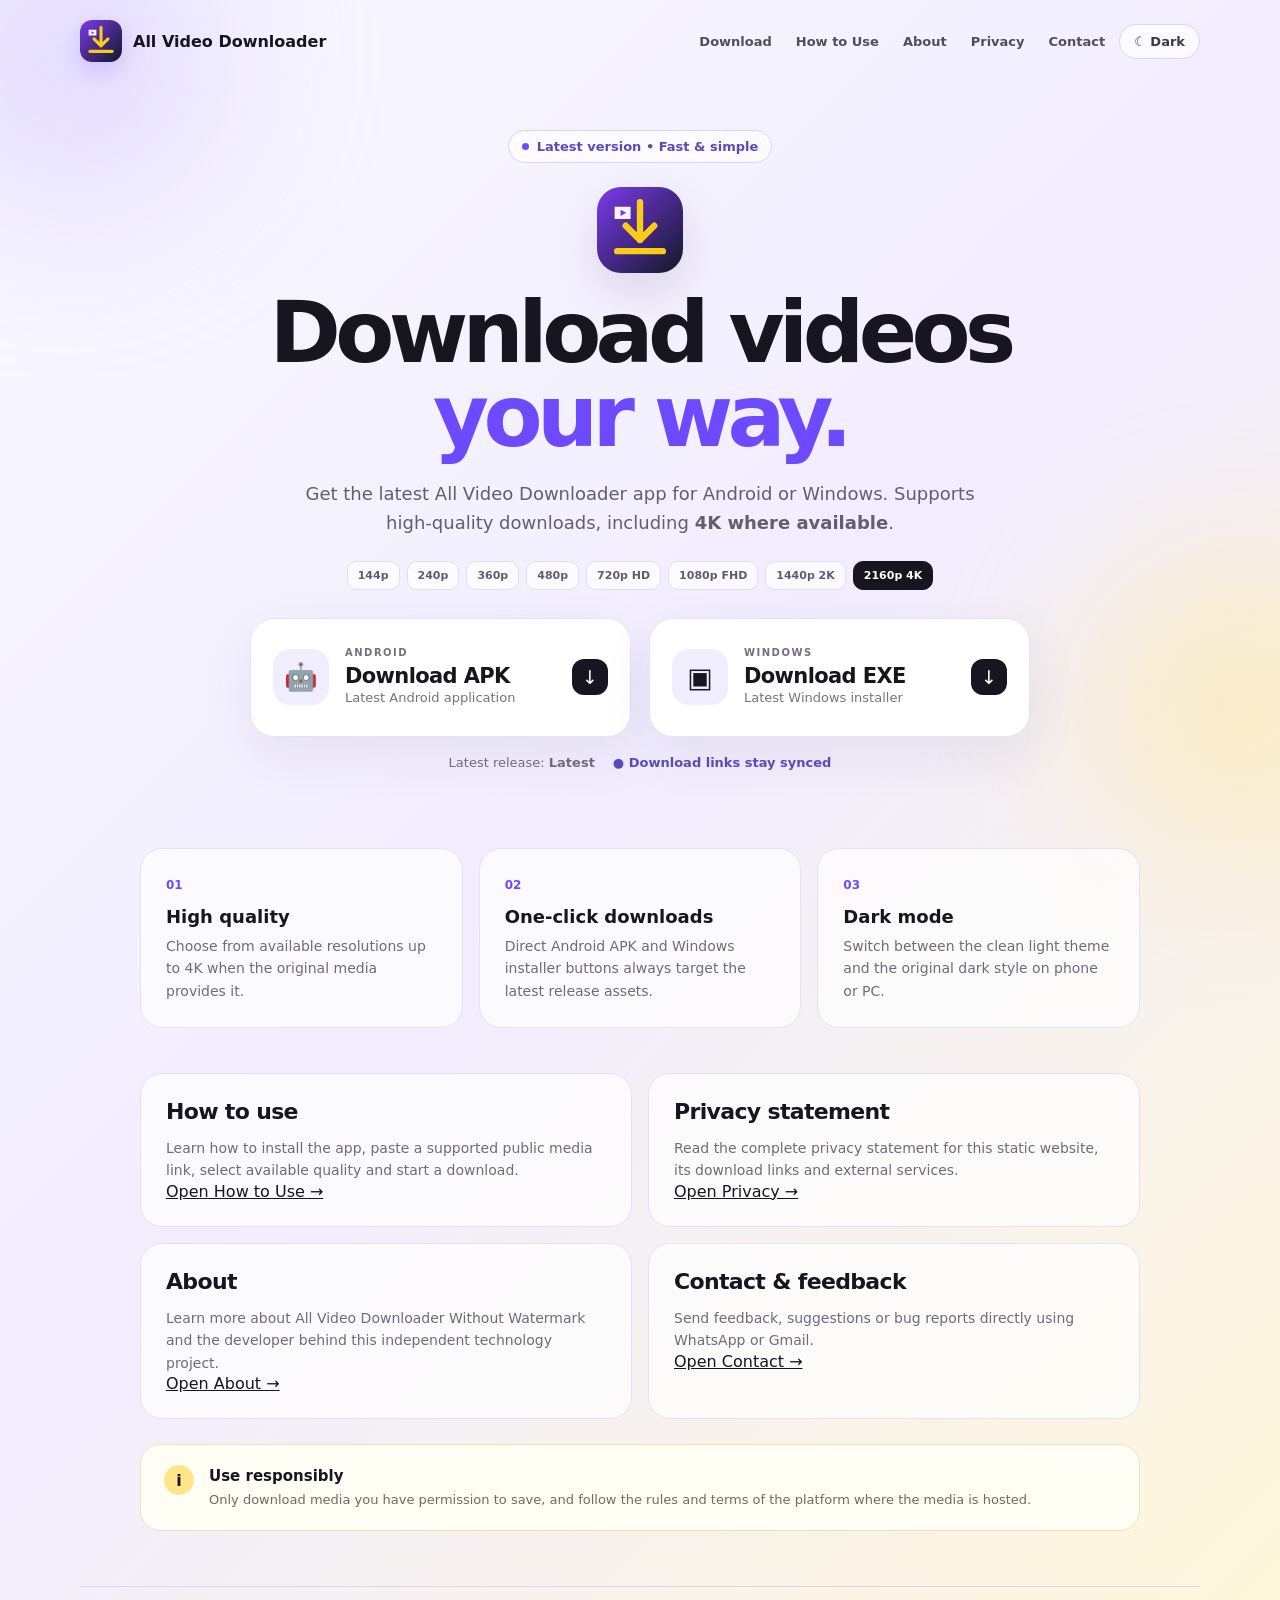
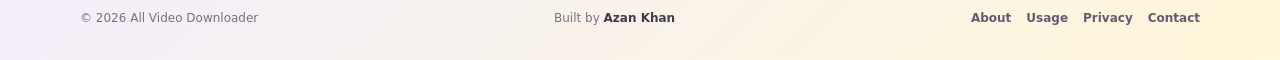
==== commit 808fcd51: "Link website navigation to dedicated pages" ====
--- a/index.html
+++ b/index.html
@@ -1,22 +1,2 @@
 <!doctype html>
-<html lang="en">
-<head>
-<meta charset="utf-8"><meta name="viewport" content="width=device-width, initial-scale=1">
-<meta name="theme-color" content="#09090f"><meta name="description" content="All Video Downloader Without Watermark — official Android APK and Windows installer."><meta name="author" content="Azan Khan">
-<title>All Video Downloader Without Watermark — Official</title>
-<link rel="icon" href="static/icon.svg" type="image/svg+xml"><link rel="apple-touch-icon" href="static/icon.svg"><link rel="stylesheet" href="style.css">
-</head>
-<body>
-<div class="glow glow-one"></div><div class="glow glow-two"></div>
-<header class="nav"><a class="brand" href="#home"><img class="brand-logo" src="static/icon.svg" alt="All Video Downloader logo"><span>All Video Downloader</span></a><nav><a href="#download">Download</a><a href="#how-to">How to Use</a><a href="#about">About</a><a href="#privacy">Privacy</a><a href="#contact">Contact</a><button class="theme-btn" id="themeBtn" type="button">☾ Dark</button></nav></header>
-<main>
-<section class="hero" id="home"><div class="badge"><span></span> Latest version • Fast &amp; simple</div><div class="hero-logo"><img src="static/icon.svg" alt="All Video Downloader"></div><h1>Download videos<br><strong>your way.</strong></h1><p class="lead">Get the latest All Video Downloader app for Android or Windows. Supports high-quality downloads, including <b>4K where available</b>.</p>
-<div class="quality-row"><span>144p</span><span>240p</span><span>360p</span><span>480p</span><span>720p HD</span><span>1080p FHD</span><span>1440p 2K</span><span class="quality-4k">2160p 4K</span></div>
-<div class="download-grid" id="download"><a class="download-card" href="https://github.com/AzanKhan-pk/All-viideo-downloader-without-watermark/releases/latest/download/All-Video-Downloader.apk"><div class="card-icon">🤖</div><div class="card-copy"><small>ANDROID</small><h2>Download APK</h2><p>Latest Android application</p></div><span class="arrow">↓</span></a><a class="download-card" href="https://github.com/AzanKhan-pk/All-viideo-downloader-without-watermark/releases/latest/download/All-Video-Downloader-Setup.exe"><div class="card-icon">▣</div><div class="card-copy"><small>WINDOWS</small><h2>Download EXE</h2><p>Latest Windows installer</p></div><span class="arrow">↓</span></a></div>
-<div class="release-row"><span>Latest release: <strong id="version">Checking…</strong></span><span class="sync">● Download links stay synced</span></div></section>
-<section class="features"><article><b>01</b><h3>High quality</h3><p>Choose from available resolutions up to 4K when the original media provides it.</p></article><article><b>02</b><h3>One-click downloads</h3><p>Direct Android APK and Windows installer buttons always target the latest release assets.</p></article><article><b>03</b><h3>Dark mode</h3><p>Switch between the clean light theme and the original dark style on phone or PC.</p></article></section>
-<section class="info-grid"><article id="how-to"><h2>How to use</h2><ol><li>Choose Android APK or Windows EXE above.</li><li>Install the app on your device.</li><li>Copy a supported public media link into the downloader.</li><li>Select the available quality and start the download.</li></ol></article><article id="privacy"><h2>Privacy statement</h2><p>This website is a static download page. It does not ask you to create an account or enter passwords, and it does not intentionally collect personal information through this page. GitHub may process requests according to its own policies.</p></article><article id="about"><h2>About</h2><p>All Video Downloader Without Watermark is an independent technology project created by <strong>Azan Khan</strong>. This website provides the latest Android and Windows builds.</p></article><article id="contact"><h2>Contact &amp; feedback</h2><p>Send feedback, suggestions or bug reports directly using WhatsApp or Gmail.</p><div class="contact-grid"><a class="contact-card whatsapp" href="https://wa.me/923495579682?text=Hello%20Azan%2C%20I%20have%20feedback%20about%20All%20Video%20Downloader." target="_blank" rel="noopener"><span class="contact-icon">◉</span><span><small>WHATSAPP</small><strong>0349 5579682</strong></span><span>↗</span></a><a class="contact-card" href="https://mail.google.com/mail/?view=cm&fs=1&to=azankokarai%40gmail.com&su=All%20Video%20Downloader%20Feedback&body=Hello%20Azan%2C%0A%0AMy%20feedback%3A%0A%0A" target="_blank" rel="noopener"><span class="contact-icon">✉</span><span><small>GMAIL</small><strong>azankokarai@gmail.com</strong></span><span>↗</span></a><a class="contact-card" href="https://mail.google.com/mail/?view=cm&fs=1&to=azankokarai1122%40gmail.com&su=All%20Video%20Downloader%20Feedback&body=Hello%20Azan%2C%0A%0AMy%20feedback%3A%0A%0A" target="_blank" rel="noopener"><span class="contact-icon">✉</span><span><small>GMAIL</small><strong>azankokarai1122@gmail.com</strong></span><span>↗</span></a></div></article></section>
-<section class="notice"><div class="notice-icon">i</div><div><h3>Use responsibly</h3><p>Only download media you have permission to save, and follow the rules and terms of the platform where the media is hosted.</p></div></section>
-</main><footer><span>© 2026 All Video Downloader</span><span>Built by <strong>Azan Khan</strong></span><nav><a href="#about">About</a><a href="#how-to">Usage</a><a href="#privacy">Privacy</a><a href="#contact">Contact</a></nav></footer>
-<script>fetch('https://api.github.com/repos/AzanKhan-pk/All-viideo-downloader-without-watermark/releases/latest').then(r=>r.ok?r.json():Promise.reject()).then(d=>document.getElementById('version').textContent=d.tag_name||'Latest').catch(()=>document.getElementById('version').textContent='Latest');const btn=document.getElementById('themeBtn');if(localStorage.getItem('avd-theme')==='dark')document.body.classList.add('dark');function theme(){btn.textContent=document.body.classList.contains('dark')?'☀ Light':'☾ Dark'}theme();btn.onclick=()=>{document.body.classList.toggle('dark');localStorage.setItem('avd-theme',document.body.classList.contains('dark')?'dark':'light');theme()};</script>
-</body></html>+<html lang="en"><head><meta charset="utf-8"><meta name="viewport" content="width=device-width, initial-scale=1"><meta name="theme-color" content="#09090f"><meta name="description" content="All Video Downloader Without Watermark — official Android APK and Windows installer."><meta name="author" content="Azan Khan"><title>All Video Downloader Without Watermark — Official</title><link rel="icon" href="static/icon.svg" type="image/svg+xml"><link rel="apple-touch-icon" href="static/icon.svg"><link rel="stylesheet" href="style.css"></head><body><div class="glow glow-one"></div><div class="glow glow-two"></div><header class="nav"><a class="brand" href="index.html"><img class="brand-logo" src="static/icon.svg" alt="All Video Downloader logo"><span>All Video Downloader</span></a><nav><a href="#download">Download</a><a href="how-to-use.html">How to Use</a><a href="about.html">About</a><a href="privacy.html">Privacy</a><a href="contact.html">Contact</a><button class="theme-btn" id="themeBtn" type="button">☾ Dark</button></nav></header><main><section class="hero" id="home"><div class="badge"><span></span> Latest version • Fast &amp; simple</div><div class="hero-logo"><img src="static/icon.svg" alt="All Video Downloader"></div><h1>Download videos<br><strong>your way.</strong></h1><p class="lead">Get the latest All Video Downloader app for Android or Windows. Supports high-quality downloads, including <b>4K where available</b>.</p><div class="quality-row"><span>144p</span><span>240p</span><span>360p</span><span>480p</span><span>720p HD</span><span>1080p FHD</span><span>1440p 2K</span><span class="quality-4k">2160p 4K</span></div><div class="download-grid" id="download"><a class="download-card" href="https://github.com/AzanKhan-pk/All-viideo-downloader-without-watermark/releases/latest/download/All-Video-Downloader.apk"><div class="card-icon">🤖</div><div class="card-copy"><small>ANDROID</small><h2>Download APK</h2><p>Latest Android application</p></div><span class="arrow">↓</span></a><a class="download-card" href="https://github.com/AzanKhan-pk/All-viideo-downloader-without-watermark/releases/latest/download/All-Video-Downloader-Setup.exe"><div class="card-icon">▣</div><div class="card-copy"><small>WINDOWS</small><h2>Download EXE</h2><p>Latest Windows installer</p></div><span class="arrow">↓</span></a></div><div class="release-row"><span>Latest release: <strong id="version">Checking…</strong></span><span class="sync">● Download links stay synced</span></div></section><section class="features"><article><b>01</b><h3>High quality</h3><p>Choose from available resolutions up to 4K when the original media provides it.</p></article><article><b>02</b><h3>One-click downloads</h3><p>Direct Android APK and Windows installer buttons always target the latest release assets.</p></article><article><b>03</b><h3>Dark mode</h3><p>Switch between the clean light theme and the original dark style on phone or PC.</p></article></section><section class="info-grid"><article><h2>How to use</h2><p>Learn how to install the app, paste a supported public media link, select available quality and start a download.</p><a class="page-link" href="how-to-use.html">Open How to Use →</a></article><article><h2>Privacy statement</h2><p>Read the complete privacy statement for this static website, its download links and external services.</p><a class="page-link" href="privacy.html">Open Privacy →</a></article><article><h2>About</h2><p>Learn more about All Video Downloader Without Watermark and the developer behind this independent technology project.</p><a class="page-link" href="about.html">Open About →</a></article><article><h2>Contact &amp; feedback</h2><p>Send feedback, suggestions or bug reports directly using WhatsApp or Gmail.</p><a class="page-link" href="contact.html">Open Contact →</a></article></section><section class="notice"><div class="notice-icon">i</div><div><h3>Use responsibly</h3><p>Only download media you have permission to save, and follow the rules and terms of the platform where the media is hosted.</p></div></section></main><footer><span>© 2026 All Video Downloader</span><span>Built by <strong>Azan Khan</strong></span><nav><a href="about.html">About</a><a href="how-to-use.html">Usage</a><a href="privacy.html">Privacy</a><a href="contact.html">Contact</a></nav></footer><script>fetch('https://api.github.com/repos/AzanKhan-pk/All-viideo-downloader-without-watermark/releases/latest').then(r=>r.ok?r.json():Promise.reject()).then(d=>document.getElementById('version').textContent=d.tag_name||'Latest').catch(()=>document.getElementById('version').textContent='Latest');const btn=document.getElementById('themeBtn');if(localStorage.getItem('avd-theme')==='dark')document.body.classList.add('dark');function theme(){btn.textContent=document.body.classList.contains('dark')?'☀ Light':'☾ Dark'}theme();btn.onclick=()=>{document.body.classList.toggle('dark');localStorage.setItem('avd-theme',document.body.classList.contains('dark')?'dark':'light');theme()};</script></body></html>
--- a/style.css
+++ b/style.css
@@ -1 +1 @@
-*{box-sizing:border-box}html{scroll-behavior:smooth}body{margin:0;min-height:100vh;font-family:Inter,ui-sans-serif,system-ui,-apple-system,BlinkMacSystemFont,"Segoe UI",sans-serif;color:#17151f;background:linear-gradient(135deg,#faf9ff 0%,#f1edff 48%,#fff7d9 100%);overflow-x:hidden;transition:background .25s,color .25s}.glow{position:fixed;border-radius:50%;filter:blur(80px);pointer-events:none;opacity:.42}.glow-one{width:330px;height:330px;background:#c9bcff;top:-110px;left:-100px}.glow-two{width:300px;height:300px;background:#ffe58a;right:-110px;bottom:5%}.nav{width:min(1120px,92%);margin:auto;padding:22px 0;display:flex;align-items:center;justify-content:space-between;position:relative;z-index:2}.brand{display:flex;align-items:center;gap:11px;color:inherit;text-decoration:none;font-weight:850;letter-spacing:-.02em}.brand-logo{width:42px;height:42px;border-radius:13px;display:block;box-shadow:0 9px 25px #6d4aff38}.theme-btn{border:1px solid #d9d1ff;background:#ffffffb8;color:#3e384c;padding:9px 14px;border-radius:999px;font:inherit;font-size:13px;font-weight:750;cursor:pointer}.hero{width:min(920px,92%);margin:48px auto 0;text-align:center;position:relative;z-index:1}.badge{display:inline-flex;align-items:center;gap:8px;padding:8px 13px;border:1px solid #d9d1ff;background:#ffffffa8;border-radius:999px;color:#5a49b8;font-size:13px;font-weight:750;box-shadow:0 10px 35px #5d45c20d}.badge span{width:7px;height:7px;border-radius:50%;background:#6d4aff;box-shadow:0 0 0 5px #6d4aff16}.hero-logo{margin:24px auto 4px;width:86px;height:86px}.hero-logo img{width:100%;height:100%;border-radius:24px;box-shadow:0 18px 45px #31215c22}.hero h1{font-size:clamp(46px,8vw,86px);line-height:.98;letter-spacing:-.065em;margin:17px 0 20px;font-weight:850}.hero h1 strong{color:#6d4aff}.lead{max-width:680px;margin:0 auto;color:#625d6f;font-size:18px;line-height:1.65}.quality-row{display:flex;justify-content:center;flex-wrap:wrap;gap:7px;margin:23px auto 0;max-width:760px}.quality-row span{padding:7px 10px;border-radius:10px;background:#ffffffb8;border:1px solid #e3dcf3;color:#625b70;font-size:11px;font-weight:800}.quality-row .quality-4k{background:#17151f;color:#fff;border-color:#17151f}.download-grid{display:grid;grid-template-columns:repeat(2,minmax(0,1fr));gap:18px;max-width:760px;margin:28px auto 18px;text-align:left}.download-card{display:flex;align-items:center;gap:16px;padding:22px;border-radius:24px;background:#fff;border:1px solid #e7e1f5;box-shadow:0 18px 55px #31215c12;text-decoration:none;color:#17151f;transition:transform .2s ease,box-shadow .2s ease,border-color .2s ease}.download-card:hover{transform:translateY(-5px);box-shadow:0 24px 65px #31215c1c;border-color:#cfc3ff}.card-icon{width:56px;height:56px;border-radius:17px;background:#f0edff;display:grid;place-items:center;font-size:27px;flex:none}.card-copy{min-width:0}.card-copy small{color:#746e80;font-size:10px;font-weight:850;letter-spacing:.15em}.card-copy h2{font-size:21px;margin:4px 0 2px;letter-spacing:-.03em}.card-copy p{margin:0;color:#777181;font-size:13px}.arrow{margin-left:auto;width:36px;height:36px;border-radius:12px;background:#17151f;color:#fff;display:grid;place-items:center;font-size:19px}.release-row{display:flex;justify-content:center;gap:18px;align-items:center;flex-wrap:wrap;color:#706a7b;font-size:13px}.sync{color:#4b8b61;font-weight:750}.features,.info-grid{width:min(1000px,92%);margin:80px auto 25px;display:grid;grid-template-columns:repeat(3,1fr);gap:16px;position:relative;z-index:1}.features article,.info-grid article{padding:25px;background:#ffffffa6;border:1px solid #e7e0f3;border-radius:22px}.features b{color:#6d4aff;font-size:12px}.features h3{margin:13px 0 8px;font-size:18px}.features p,.info-grid p,.info-grid li{margin:0;color:#706a79;font-size:14px;line-height:1.6}.info-grid{grid-template-columns:repeat(2,1fr);margin-top:45px}.info-grid h2{margin:0 0 13px;font-size:21px;letter-spacing:-.03em}.info-grid ol{margin:0;padding-left:20px}.info-grid li{margin:7px 0}.notice{width:min(1000px,92%);margin:25px auto 55px;padding:20px 23px;display:flex;gap:15px;align-items:flex-start;background:#fffdf4;border:1px solid #eee2b9;border-radius:20px;position:relative;z-index:1}.notice-icon{width:30px;height:30px;border-radius:50%;background:#ffe58a;display:grid;place-items:center;font-weight:900;flex:none}.notice h3{margin:2px 0 5px;font-size:15px}.notice p{margin:0;color:#706a62;font-size:13px;line-height:1.55}footer{width:min(1120px,92%);margin:auto;padding:24px 0 35px;border-top:1px solid #ddd7e8;display:flex;align-items:center;justify-content:space-between;gap:18px;color:#777180;font-size:12px;position:relative;z-index:1}footer strong{color:#403a4d}footer nav{display:flex;gap:15px}footer nav a{color:#625b70;text-decoration:none;font-weight:700}body.dark{color:#f4f1ff;background:linear-gradient(135deg,#090914 0%,#15102b 52%,#201c0d 100%)}body.dark .glow{opacity:.2}body.dark .theme-btn,body.dark .badge,body.dark .quality-row span{background:#171522cc;border-color:#393252;color:#ddd7ef}body.dark .brand{color:#fff}body.dark .hero h1 strong{color:#a78bfa}body.dark .lead,body.dark .release-row,body.dark .features p,body.dark .info-grid p,body.dark .info-grid li{color:#b8b1c8}body.dark .quality-row .quality-4k{background:#fff;color:#111;border-color:#fff}body.dark .download-card{background:#171522;border-color:#393252;color:#fff}body.dark .card-icon{background:#28213f}body.dark .card-copy p,body.dark .card-copy small{color:#a9a1bb}body.dark .arrow{background:#fff;color:#111}body.dark .features article,body.dark .info-grid article{background:#171522cc;border-color:#393252}body.dark .features b{color:#a78bfa}body.dark .notice{background:#211d0e;border-color:#4a401f}body.dark .notice p{color:#bdb5a2}body.dark footer{border-color:#393252}body.dark footer nav a,body.dark footer{color:#aaa2b9}body.dark footer strong{color:#eee}@media(max-width:700px){.nav{padding:16px 0}.theme-btn{font-size:12px;padding:8px 11px}.brand-logo{width:38px;height:38px}.brand{font-size:14px}.hero{margin-top:38px}.hero-logo{width:72px;height:72px}.lead{font-size:16px}.download-grid,.features,.info-grid{grid-template-columns:1fr}.download-card{padding:18px}.features{margin-top:60px}.info-grid{margin-top:30px}.notice{margin-bottom:40px}footer{align-items:flex-start;flex-direction:column}footer nav{flex-wrap:wrap}}
+*{box-sizing:border-box}html{scroll-behavior:smooth}body{margin:0;min-height:100vh;font-family:Inter,ui-sans-serif,system-ui,-apple-system,BlinkMacSystemFont,"Segoe UI",sans-serif;color:#17151f;background:linear-gradient(135deg,#faf9ff 0%,#f1edff 48%,#fff7d9 100%);overflow-x:hidden;transition:background .25s,color .25s}a{color:inherit}.glow{position:fixed;border-radius:50%;filter:blur(80px);pointer-events:none;opacity:.42}.glow-one{width:330px;height:330px;background:#c9bcff;top:-110px;left:-100px}.glow-two{width:300px;height:300px;background:#ffe58a;right:-110px;bottom:5%}.nav{width:min(1120px,92%);margin:auto;padding:20px 0;display:flex;align-items:center;justify-content:space-between;position:relative;z-index:2}.brand{display:flex;align-items:center;gap:11px;text-decoration:none;font-weight:850}.brand-logo{width:42px;height:42px;border-radius:12px;box-shadow:0 9px 25px #6d4aff38}.nav nav{display:flex;align-items:center;gap:4px}.nav nav a{color:#514d5e;text-decoration:none;font-weight:650;font-size:13px;padding:9px 10px;border-radius:10px}.nav nav a:hover{background:#ffffffa8;color:#6d4aff}.theme-btn{border:1px solid #d9d1ff;background:#ffffffb8;color:#3e384c;padding:9px 14px;border-radius:999px;font:inherit;font-size:13px;font-weight:750;cursor:pointer}.hero{width:min(960px,92%);margin:48px auto 0;text-align:center;position:relative;z-index:1}.badge{display:inline-flex;align-items:center;gap:8px;padding:8px 13px;border:1px solid #d9d1ff;background:#ffffffa8;border-radius:999px;color:#5a49b8;font-size:13px;font-weight:750}.badge span{width:7px;height:7px;border-radius:50%;background:#6d4aff}.hero-logo{margin:24px auto 4px;width:86px;height:86px}.hero-logo img{width:100%;height:100%;border-radius:24px;box-shadow:0 18px 45px #31215c22}.hero h1{font-size:clamp(46px,8vw,86px);line-height:.98;letter-spacing:-.065em;margin:17px 0 20px;font-weight:850}.hero h1 strong{color:#6d4aff}.lead{max-width:680px;margin:0 auto;color:#625d6f;font-size:18px;line-height:1.65}.quality-row{display:flex;justify-content:center;flex-wrap:wrap;gap:7px;margin:23px auto 0;max-width:760px}.quality-row span,.qualities span{padding:7px 10px;border-radius:10px;background:#ffffffb8;border:1px solid #e3dcf3;color:#625b70;font-size:11px;font-weight:800}.quality-row .quality-4k{background:#17151f;color:#fff;border-color:#17151f}.download-grid{display:grid;grid-template-columns:repeat(2,minmax(0,1fr));gap:18px;max-width:780px;margin:28px auto 18px;text-align:left}.download-card{display:flex;align-items:center;gap:16px;padding:22px;border-radius:24px;background:#fff;border:1px solid #e7e1f5;box-shadow:0 18px 55px #31215c12;text-decoration:none;color:#17151f;transition:.2s}.download-card:hover{transform:translateY(-5px);box-shadow:0 24px 65px #31215c1c;border-color:#cfc3ff}.card-icon{width:56px;height:56px;border-radius:17px;background:#f0edff;display:grid;place-items:center;font-size:27px;flex:none}.card-copy{min-width:0}.card-copy small{color:#746e80;font-size:10px;font-weight:850;letter-spacing:.15em}.card-copy h2{font-size:21px;margin:4px 0 2px;letter-spacing:-.03em}.card-copy p{margin:0 0 9px;color:#777181;font-size:13px}.qualities{display:flex;gap:4px;flex-wrap:wrap}.arrow{margin-left:auto;width:36px;height:36px;border-radius:12px;background:#17151f;color:#fff;display:grid;place-items:center;font-size:19px}.release-row{display:flex;justify-content:center;gap:18px;align-items:center;flex-wrap:wrap;color:#706a7b;font-size:13px}.sync{color:#5a49b8;font-weight:750}.features,.info-grid{width:min(1000px,92%);margin:78px auto 25px;display:grid;grid-template-columns:repeat(3,1fr);gap:16px;position:relative;z-index:1}.features article,.info-grid article{padding:25px;background:#ffffffb0;border:1px solid #e7e0f3;border-radius:22px}.features b{color:#6d4aff;font-size:12px}.features h3{margin:13px 0 8px;font-size:18px}.features p,.info-grid p,.info-grid li{margin:0;color:#706a79;font-size:14px;line-height:1.6}.info-grid{grid-template-columns:repeat(2,1fr);margin-top:45px}.info-grid h2{margin:0 0 13px;font-size:22px;letter-spacing:-.03em}.info-grid ol{margin:0;padding-left:20px}.info-grid li{margin:7px 0}.contact-grid{display:grid;gap:9px;margin-top:15px}.contact-card{display:flex;align-items:center;gap:12px;padding:12px 14px;border:1px solid #e3ddef;border-radius:14px;background:#fff;text-decoration:none}.contact-card:hover{border-color:#bdaeff;transform:translateY(-1px)}.contact-card span:nth-child(2){display:flex;flex-direction:column;flex:1}.contact-card small{font-size:9px;font-weight:850;letter-spacing:.12em;color:#756f80}.contact-card strong{font-size:13px}.contact-icon{width:34px;height:34px;border-radius:10px;background:#f0edff;display:grid;place-items:center;font-size:18px}.notice{width:min(1000px,92%);margin:25px auto 55px;padding:20px 23px;display:flex;gap:15px;align-items:flex-start;background:#fffdf4;border:1px solid #eee2b9;border-radius:20px;position:relative;z-index:1}.notice-icon{width:30px;height:30px;border-radius:50%;background:#ffe58a;display:grid;place-items:center;font-weight:900;flex:none}.notice h3{margin:2px 0 5px;font-size:15px}.notice p{margin:0;color:#706a62;font-size:13px;line-height:1.55}footer{width:min(1120px,92%);margin:auto;padding:24px 0 35px;border-top:1px solid #ddd7e8;display:flex;align-items:center;justify-content:space-between;gap:18px;color:#777180;font-size:12px;position:relative;z-index:1}footer strong{color:#403a4d}footer nav{display:flex;gap:15px}footer nav a{color:#625b70;text-decoration:none;font-weight:700}body.dark{color:#f4f1ff;background:linear-gradient(135deg,#090914 0%,#15102b 52%,#201c0d 100%)}body.dark .glow{opacity:.2}body.dark .theme-btn,body.dark .badge,body.dark .quality-row span{background:#171522cc;border-color:#393252;color:#ddd7ef}body.dark .brand{color:#fff}body.dark .hero h1 strong{color:#a78bfa}body.dark .lead,body.dark .release-row,body.dark .features p,body.dark .info-grid p,body.dark .info-grid li{color:#b8b1c8}body.dark .quality-row .quality-4k{background:#fff;color:#111;border-color:#fff}body.dark .download-card{background:#171522;border-color:#393252;color:#fff}body.dark .card-icon,body.dark .contact-icon{background:#28213f}body.dark .card-copy p,body.dark .card-copy small,body.dark .contact-card small{color:#a9a1bb}body.dark .arrow{background:#fff;color:#111}body.dark .features article,body.dark .info-grid article,body.dark .contact-card{background:#171522cc;border-color:#393252}body.dark .features b{color:#a78bfa}body.dark .notice{background:#211d0e;border-color:#4a401f}body.dark .notice p{color:#bdb5a2}body.dark footer{border-color:#393252}body.dark footer nav a,body.dark footer{color:#aaa2b9}body.dark footer strong{color:#eee}@media(max-width:850px){.nav nav a{display:none}.download-grid,.features,.info-grid{grid-template-columns:1fr}.hero{margin-top:35px}.lead{font-size:16px}.features,.info-grid{margin-top:55px}}@media(max-width:520px){.nav{padding:15px 0}.brand{font-size:14px}.brand-logo{width:38px;height:38px}.hero-logo{width:70px;height:70px}.download-card{padding:17px}.card-copy h2{font-size:18px}.quality-row{gap:5px}.quality-row span{font-size:10px;padding:5px 7px}footer{align-items:flex-start;flex-direction:column}footer nav{flex-wrap:wrap}}
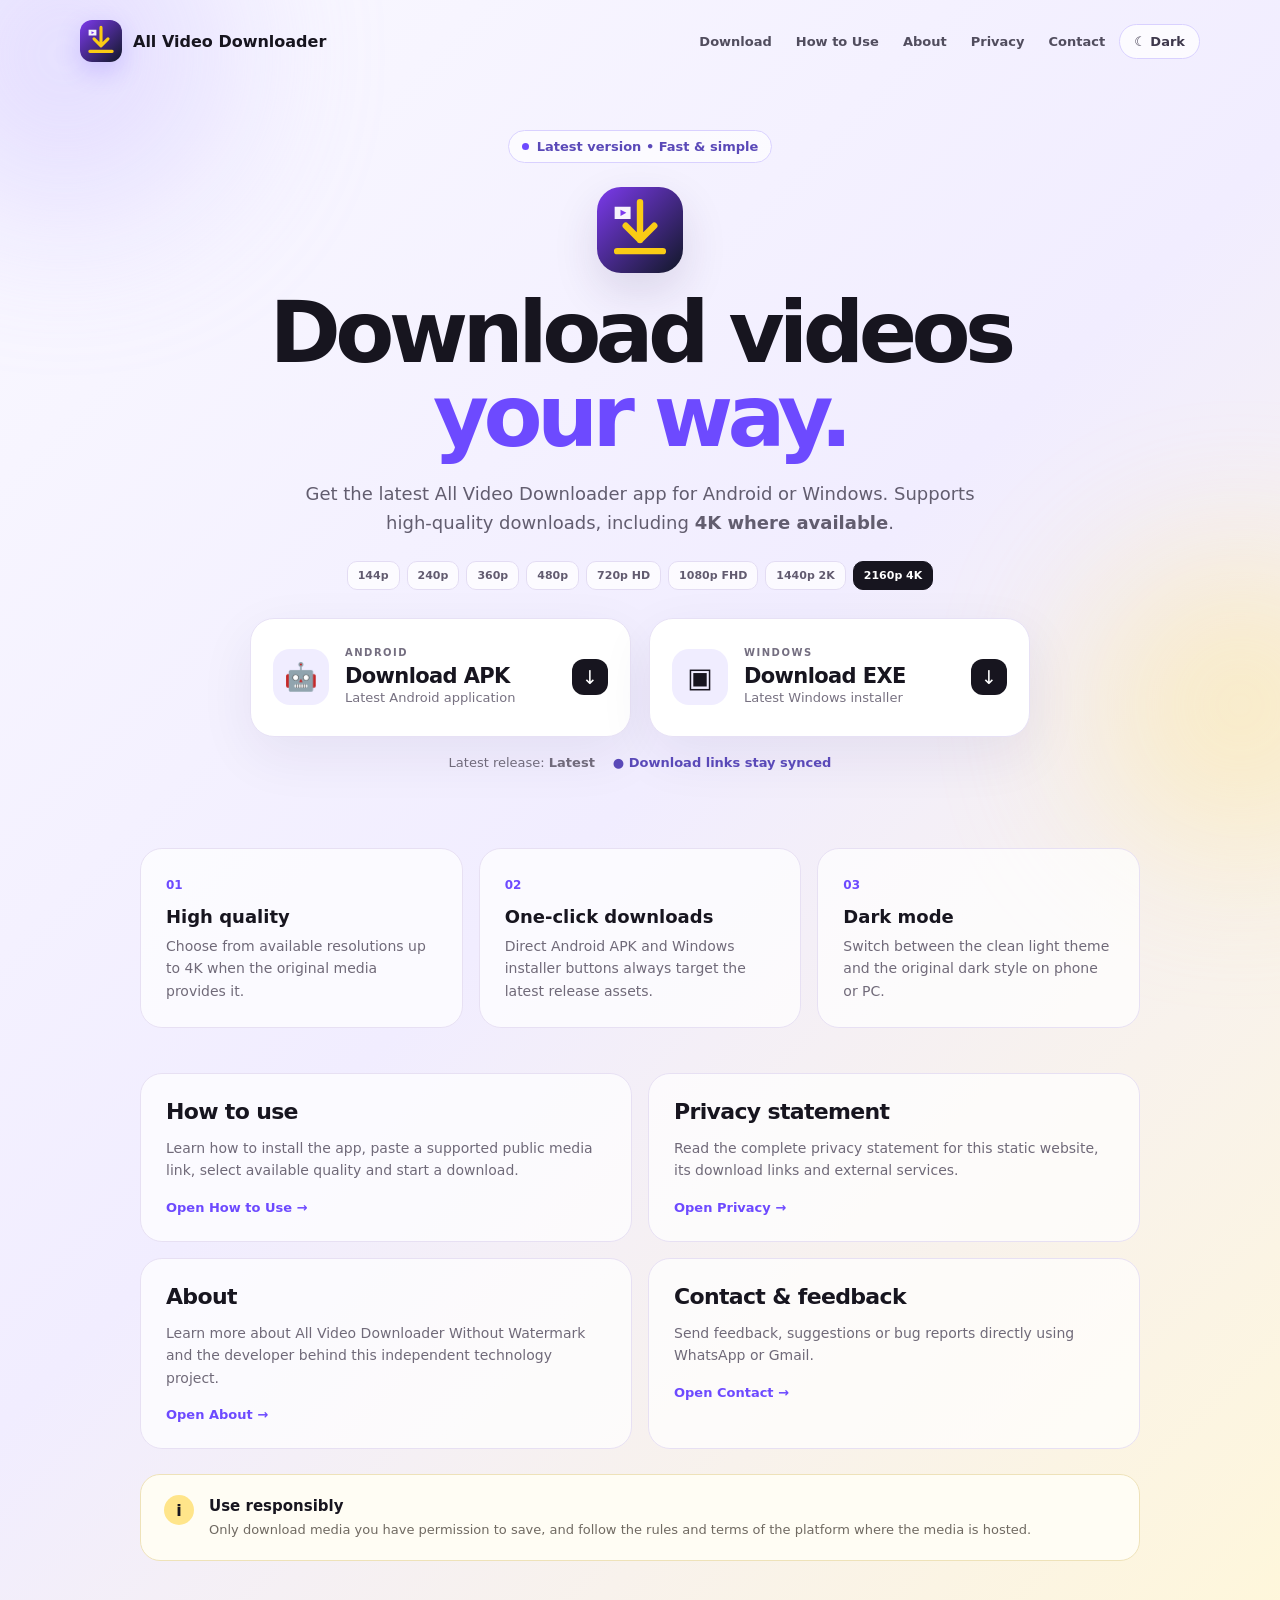
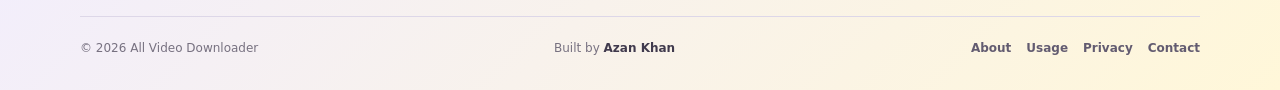
==== commit 8de12b62: "Fix browser tab favicon cache" ====
--- a/index.html
+++ b/index.html
@@ -1,2 +1,2 @@
 <!doctype html>
-<html lang="en"><head><meta charset="utf-8"><meta name="viewport" content="width=device-width, initial-scale=1"><meta name="theme-color" content="#09090f"><meta name="description" content="All Video Downloader Without Watermark — official Android APK and Windows installer."><meta name="author" content="Azan Khan"><title>All Video Downloader Without Watermark — Official</title><link rel="icon" href="static/icon.svg" type="image/svg+xml"><link rel="apple-touch-icon" href="static/icon.svg"><link rel="stylesheet" href="style.css"></head><body><div class="glow glow-one"></div><div class="glow glow-two"></div><header class="nav"><a class="brand" href="index.html"><img class="brand-logo" src="static/icon.svg" alt="All Video Downloader logo"><span>All Video Downloader</span></a><nav><a href="#download">Download</a><a href="how-to-use.html">How to Use</a><a href="about.html">About</a><a href="privacy.html">Privacy</a><a href="contact.html">Contact</a><button class="theme-btn" id="themeBtn" type="button">☾ Dark</button></nav></header><main><section class="hero" id="home"><div class="badge"><span></span> Latest version • Fast &amp; simple</div><div class="hero-logo"><img src="static/icon.svg" alt="All Video Downloader"></div><h1>Download videos<br><strong>your way.</strong></h1><p class="lead">Get the latest All Video Downloader app for Android or Windows. Supports high-quality downloads, including <b>4K where available</b>.</p><div class="quality-row"><span>144p</span><span>240p</span><span>360p</span><span>480p</span><span>720p HD</span><span>1080p FHD</span><span>1440p 2K</span><span class="quality-4k">2160p 4K</span></div><div class="download-grid" id="download"><a class="download-card" href="https://github.com/AzanKhan-pk/All-viideo-downloader-without-watermark/releases/latest/download/All-Video-Downloader.apk"><div class="card-icon">🤖</div><div class="card-copy"><small>ANDROID</small><h2>Download APK</h2><p>Latest Android application</p></div><span class="arrow">↓</span></a><a class="download-card" href="https://github.com/AzanKhan-pk/All-viideo-downloader-without-watermark/releases/latest/download/All-Video-Downloader-Setup.exe"><div class="card-icon">▣</div><div class="card-copy"><small>WINDOWS</small><h2>Download EXE</h2><p>Latest Windows installer</p></div><span class="arrow">↓</span></a></div><div class="release-row"><span>Latest release: <strong id="version">Checking…</strong></span><span class="sync">● Download links stay synced</span></div></section><section class="features"><article><b>01</b><h3>High quality</h3><p>Choose from available resolutions up to 4K when the original media provides it.</p></article><article><b>02</b><h3>One-click downloads</h3><p>Direct Android APK and Windows installer buttons always target the latest release assets.</p></article><article><b>03</b><h3>Dark mode</h3><p>Switch between the clean light theme and the original dark style on phone or PC.</p></article></section><section class="info-grid"><article><h2>How to use</h2><p>Learn how to install the app, paste a supported public media link, select available quality and start a download.</p><a class="page-link" href="how-to-use.html">Open How to Use →</a></article><article><h2>Privacy statement</h2><p>Read the complete privacy statement for this static website, its download links and external services.</p><a class="page-link" href="privacy.html">Open Privacy →</a></article><article><h2>About</h2><p>Learn more about All Video Downloader Without Watermark and the developer behind this independent technology project.</p><a class="page-link" href="about.html">Open About →</a></article><article><h2>Contact &amp; feedback</h2><p>Send feedback, suggestions or bug reports directly using WhatsApp or Gmail.</p><a class="page-link" href="contact.html">Open Contact →</a></article></section><section class="notice"><div class="notice-icon">i</div><div><h3>Use responsibly</h3><p>Only download media you have permission to save, and follow the rules and terms of the platform where the media is hosted.</p></div></section></main><footer><span>© 2026 All Video Downloader</span><span>Built by <strong>Azan Khan</strong></span><nav><a href="about.html">About</a><a href="how-to-use.html">Usage</a><a href="privacy.html">Privacy</a><a href="contact.html">Contact</a></nav></footer><script>fetch('https://api.github.com/repos/AzanKhan-pk/All-viideo-downloader-without-watermark/releases/latest').then(r=>r.ok?r.json():Promise.reject()).then(d=>document.getElementById('version').textContent=d.tag_name||'Latest').catch(()=>document.getElementById('version').textContent='Latest');const btn=document.getElementById('themeBtn');if(localStorage.getItem('avd-theme')==='dark')document.body.classList.add('dark');function theme(){btn.textContent=document.body.classList.contains('dark')?'☀ Light':'☾ Dark'}theme();btn.onclick=()=>{document.body.classList.toggle('dark');localStorage.setItem('avd-theme',document.body.classList.contains('dark')?'dark':'light');theme()};</script></body></html>+<html lang="en"><head><meta charset="utf-8"><meta name="viewport" content="width=device-width, initial-scale=1"><meta name="theme-color" content="#09090f"><meta name="description" content="All Video Downloader Without Watermark — official Android APK and Windows installer."><meta name="author" content="Azan Khan"><title>All Video Downloader Without Watermark — Official</title><link rel="icon" type="image/svg+xml" href="static/icon.svg?v=20260910"><link rel="shortcut icon" type="image/svg+xml" href="static/icon.svg?v=20260910"><link rel="apple-touch-icon" href="static/icon.svg?v=20260910"><link rel="stylesheet" href="style.css"></head><body><div class="glow glow-one"></div><div class="glow glow-two"></div><header class="nav"><a class="brand" href="index.html"><img class="brand-logo" src="static/icon.svg?v=20260910" alt="All Video Downloader logo"><span>All Video Downloader</span></a><nav><a href="#download">Download</a><a href="how-to-use.html">How to Use</a><a href="about.html">About</a><a href="privacy.html">Privacy</a><a href="contact.html">Contact</a><button class="theme-btn" id="themeBtn" type="button">☾ Dark</button></nav></header><main><section class="hero" id="home"><div class="badge"><span></span> Latest version • Fast &amp; simple</div><div class="hero-logo"><img src="static/icon.svg?v=20260910" alt="All Video Downloader"></div><h1>Download videos<br><strong>your way.</strong></h1><p class="lead">Get the latest All Video Downloader app for Android or Windows. Supports high-quality downloads, including <b>4K where available</b>.</p><div class="quality-row"><span>144p</span><span>240p</span><span>360p</span><span>480p</span><span>720p HD</span><span>1080p FHD</span><span>1440p 2K</span><span class="quality-4k">2160p 4K</span></div><div class="download-grid" id="download"><a class="download-card" href="https://github.com/AzanKhan-pk/All-viideo-downloader-without-watermark/releases/latest/download/All-Video-Downloader.apk"><div class="card-icon">🤖</div><div class="card-copy"><small>ANDROID</small><h2>Download APK</h2><p>Latest Android application</p></div><span class="arrow">↓</span></a><a class="download-card" href="https://github.com/AzanKhan-pk/All-viideo-downloader-without-watermark/releases/latest/download/All-Video-Downloader-Setup.exe"><div class="card-icon">▣</div><div class="card-copy"><small>WINDOWS</small><h2>Download EXE</h2><p>Latest Windows installer</p></div><span class="arrow">↓</span></a></div><div class="release-row"><span>Latest release: <strong id="version">Checking…</strong></span><span class="sync">● Download links stay synced</span></div></section><section class="features"><article><b>01</b><h3>High quality</h3><p>Choose from available resolutions up to 4K when the original media provides it.</p></article><article><b>02</b><h3>One-click downloads</h3><p>Direct Android APK and Windows installer buttons always target the latest release assets.</p></article><article><b>03</b><h3>Dark mode</h3><p>Switch between the clean light theme and the original dark style on phone or PC.</p></article></section><section class="info-grid"><article><h2>How to use</h2><p>Learn how to install the app, paste a supported public media link, select available quality and start a download.</p><a class="page-link" href="how-to-use.html">Open How to Use →</a></article><article><h2>Privacy statement</h2><p>Read the complete privacy statement for this static website, its download links and external services.</p><a class="page-link" href="privacy.html">Open Privacy →</a></article><article><h2>About</h2><p>Learn more about All Video Downloader Without Watermark and the developer behind this independent technology project.</p><a class="page-link" href="about.html">Open About →</a></article><article><h2>Contact &amp; feedback</h2><p>Send feedback, suggestions or bug reports directly using WhatsApp or Gmail.</p><a class="page-link" href="contact.html">Open Contact →</a></article></section><section class="notice"><div class="notice-icon">i</div><div><h3>Use responsibly</h3><p>Only download media you have permission to save, and follow the rules and terms of the platform where the media is hosted.</p></div></section></main><footer><span>© 2026 All Video Downloader</span><span>Built by <strong>Azan Khan</strong></span><nav><a href="about.html">About</a><a href="how-to-use.html">Usage</a><a href="privacy.html">Privacy</a><a href="contact.html">Contact</a></nav></footer><script>fetch('https://api.github.com/repos/AzanKhan-pk/All-viideo-downloader-without-watermark/releases/latest').then(r=>r.ok?r.json():Promise.reject()).then(d=>document.getElementById('version').textContent=d.tag_name||'Latest').catch(()=>document.getElementById('version').textContent='Latest');const btn=document.getElementById('themeBtn');if(localStorage.getItem('avd-theme')==='dark')document.body.classList.add('dark');function theme(){btn.textContent=document.body.classList.contains('dark')?'☀ Light':'☾ Dark'}theme();btn.onclick=()=>{document.body.classList.toggle('dark');localStorage.setItem('avd-theme',document.body.classList.contains('dark')?'dark':'light');theme()};</script></body></html>
--- a/style.css
+++ b/style.css
@@ -1 +1 @@
-*{box-sizing:border-box}html{scroll-behavior:smooth}body{margin:0;min-height:100vh;font-family:Inter,ui-sans-serif,system-ui,-apple-system,BlinkMacSystemFont,"Segoe UI",sans-serif;color:#17151f;background:linear-gradient(135deg,#faf9ff 0%,#f1edff 48%,#fff7d9 100%);overflow-x:hidden;transition:background .25s,color .25s}a{color:inherit}.glow{position:fixed;border-radius:50%;filter:blur(80px);pointer-events:none;opacity:.42}.glow-one{width:330px;height:330px;background:#c9bcff;top:-110px;left:-100px}.glow-two{width:300px;height:300px;background:#ffe58a;right:-110px;bottom:5%}.nav{width:min(1120px,92%);margin:auto;padding:20px 0;display:flex;align-items:center;justify-content:space-between;position:relative;z-index:2}.brand{display:flex;align-items:center;gap:11px;text-decoration:none;font-weight:850}.brand-logo{width:42px;height:42px;border-radius:12px;box-shadow:0 9px 25px #6d4aff38}.nav nav{display:flex;align-items:center;gap:4px}.nav nav a{color:#514d5e;text-decoration:none;font-weight:650;font-size:13px;padding:9px 10px;border-radius:10px}.nav nav a:hover{background:#ffffffa8;color:#6d4aff}.theme-btn{border:1px solid #d9d1ff;background:#ffffffb8;color:#3e384c;padding:9px 14px;border-radius:999px;font:inherit;font-size:13px;font-weight:750;cursor:pointer}.hero{width:min(960px,92%);margin:48px auto 0;text-align:center;position:relative;z-index:1}.badge{display:inline-flex;align-items:center;gap:8px;padding:8px 13px;border:1px solid #d9d1ff;background:#ffffffa8;border-radius:999px;color:#5a49b8;font-size:13px;font-weight:750}.badge span{width:7px;height:7px;border-radius:50%;background:#6d4aff}.hero-logo{margin:24px auto 4px;width:86px;height:86px}.hero-logo img{width:100%;height:100%;border-radius:24px;box-shadow:0 18px 45px #31215c22}.hero h1{font-size:clamp(46px,8vw,86px);line-height:.98;letter-spacing:-.065em;margin:17px 0 20px;font-weight:850}.hero h1 strong{color:#6d4aff}.lead{max-width:680px;margin:0 auto;color:#625d6f;font-size:18px;line-height:1.65}.quality-row{display:flex;justify-content:center;flex-wrap:wrap;gap:7px;margin:23px auto 0;max-width:760px}.quality-row span,.qualities span{padding:7px 10px;border-radius:10px;background:#ffffffb8;border:1px solid #e3dcf3;color:#625b70;font-size:11px;font-weight:800}.quality-row .quality-4k{background:#17151f;color:#fff;border-color:#17151f}.download-grid{display:grid;grid-template-columns:repeat(2,minmax(0,1fr));gap:18px;max-width:780px;margin:28px auto 18px;text-align:left}.download-card{display:flex;align-items:center;gap:16px;padding:22px;border-radius:24px;background:#fff;border:1px solid #e7e1f5;box-shadow:0 18px 55px #31215c12;text-decoration:none;color:#17151f;transition:.2s}.download-card:hover{transform:translateY(-5px);box-shadow:0 24px 65px #31215c1c;border-color:#cfc3ff}.card-icon{width:56px;height:56px;border-radius:17px;background:#f0edff;display:grid;place-items:center;font-size:27px;flex:none}.card-copy{min-width:0}.card-copy small{color:#746e80;font-size:10px;font-weight:850;letter-spacing:.15em}.card-copy h2{font-size:21px;margin:4px 0 2px;letter-spacing:-.03em}.card-copy p{margin:0 0 9px;color:#777181;font-size:13px}.qualities{display:flex;gap:4px;flex-wrap:wrap}.arrow{margin-left:auto;width:36px;height:36px;border-radius:12px;background:#17151f;color:#fff;display:grid;place-items:center;font-size:19px}.release-row{display:flex;justify-content:center;gap:18px;align-items:center;flex-wrap:wrap;color:#706a7b;font-size:13px}.sync{color:#5a49b8;font-weight:750}.features,.info-grid{width:min(1000px,92%);margin:78px auto 25px;display:grid;grid-template-columns:repeat(3,1fr);gap:16px;position:relative;z-index:1}.features article,.info-grid article{padding:25px;background:#ffffffb0;border:1px solid #e7e0f3;border-radius:22px}.features b{color:#6d4aff;font-size:12px}.features h3{margin:13px 0 8px;font-size:18px}.features p,.info-grid p,.info-grid li{margin:0;color:#706a79;font-size:14px;line-height:1.6}.info-grid{grid-template-columns:repeat(2,1fr);margin-top:45px}.info-grid h2{margin:0 0 13px;font-size:22px;letter-spacing:-.03em}.info-grid ol{margin:0;padding-left:20px}.info-grid li{margin:7px 0}.contact-grid{display:grid;gap:9px;margin-top:15px}.contact-card{display:flex;align-items:center;gap:12px;padding:12px 14px;border:1px solid #e3ddef;border-radius:14px;background:#fff;text-decoration:none}.contact-card:hover{border-color:#bdaeff;transform:translateY(-1px)}.contact-card span:nth-child(2){display:flex;flex-direction:column;flex:1}.contact-card small{font-size:9px;font-weight:850;letter-spacing:.12em;color:#756f80}.contact-card strong{font-size:13px}.contact-icon{width:34px;height:34px;border-radius:10px;background:#f0edff;display:grid;place-items:center;font-size:18px}.notice{width:min(1000px,92%);margin:25px auto 55px;padding:20px 23px;display:flex;gap:15px;align-items:flex-start;background:#fffdf4;border:1px solid #eee2b9;border-radius:20px;position:relative;z-index:1}.notice-icon{width:30px;height:30px;border-radius:50%;background:#ffe58a;display:grid;place-items:center;font-weight:900;flex:none}.notice h3{margin:2px 0 5px;font-size:15px}.notice p{margin:0;color:#706a62;font-size:13px;line-height:1.55}footer{width:min(1120px,92%);margin:auto;padding:24px 0 35px;border-top:1px solid #ddd7e8;display:flex;align-items:center;justify-content:space-between;gap:18px;color:#777180;font-size:12px;position:relative;z-index:1}footer strong{color:#403a4d}footer nav{display:flex;gap:15px}footer nav a{color:#625b70;text-decoration:none;font-weight:700}body.dark{color:#f4f1ff;background:linear-gradient(135deg,#090914 0%,#15102b 52%,#201c0d 100%)}body.dark .glow{opacity:.2}body.dark .theme-btn,body.dark .badge,body.dark .quality-row span{background:#171522cc;border-color:#393252;color:#ddd7ef}body.dark .brand{color:#fff}body.dark .hero h1 strong{color:#a78bfa}body.dark .lead,body.dark .release-row,body.dark .features p,body.dark .info-grid p,body.dark .info-grid li{color:#b8b1c8}body.dark .quality-row .quality-4k{background:#fff;color:#111;border-color:#fff}body.dark .download-card{background:#171522;border-color:#393252;color:#fff}body.dark .card-icon,body.dark .contact-icon{background:#28213f}body.dark .card-copy p,body.dark .card-copy small,body.dark .contact-card small{color:#a9a1bb}body.dark .arrow{background:#fff;color:#111}body.dark .features article,body.dark .info-grid article,body.dark .contact-card{background:#171522cc;border-color:#393252}body.dark .features b{color:#a78bfa}body.dark .notice{background:#211d0e;border-color:#4a401f}body.dark .notice p{color:#bdb5a2}body.dark footer{border-color:#393252}body.dark footer nav a,body.dark footer{color:#aaa2b9}body.dark footer strong{color:#eee}@media(max-width:850px){.nav nav a{display:none}.download-grid,.features,.info-grid{grid-template-columns:1fr}.hero{margin-top:35px}.lead{font-size:16px}.features,.info-grid{margin-top:55px}}@media(max-width:520px){.nav{padding:15px 0}.brand{font-size:14px}.brand-logo{width:38px;height:38px}.hero-logo{width:70px;height:70px}.download-card{padding:17px}.card-copy h2{font-size:18px}.quality-row{gap:5px}.quality-row span{font-size:10px;padding:5px 7px}footer{align-items:flex-start;flex-direction:column}footer nav{flex-wrap:wrap}}+*{box-sizing:border-box}html{scroll-behavior:smooth}body{margin:0;min-height:100vh;font-family:Inter,ui-sans-serif,system-ui,-apple-system,BlinkMacSystemFont,"Segoe UI",sans-serif;color:#17151f;background:linear-gradient(135deg,#faf9ff 0%,#f1edff 48%,#fff7d9 100%);overflow-x:hidden;transition:background .25s,color .25s}a{color:inherit}.glow{position:fixed;border-radius:50%;filter:blur(80px);pointer-events:none;opacity:.42}.glow-one{width:330px;height:330px;background:#c9bcff;top:-110px;left:-100px}.glow-two{width:300px;height:300px;background:#ffe58a;right:-110px;bottom:5%}.nav{width:min(1120px,92%);margin:auto;padding:20px 0;display:flex;align-items:center;justify-content:space-between;position:relative;z-index:2}.brand{display:flex;align-items:center;gap:11px;text-decoration:none;font-weight:850}.brand-logo{width:42px;height:42px;border-radius:12px;box-shadow:0 9px 25px #6d4aff38}.nav nav{display:flex;align-items:center;gap:4px}.nav nav a{color:#514d5e;text-decoration:none;font-weight:650;font-size:13px;padding:9px 10px;border-radius:10px}.nav nav a:hover{background:#ffffffa8;color:#6d4aff}.theme-btn{border:1px solid #d9d1ff;background:#ffffffb8;color:#3e384c;padding:9px 14px;border-radius:999px;font:inherit;font-size:13px;font-weight:750;cursor:pointer}.hero,.page-hero{width:min(960px,92%);margin:48px auto 0;text-align:center;position:relative;z-index:1}.page-hero{margin-top:38px}.badge{display:inline-flex;align-items:center;gap:8px;padding:8px 13px;border:1px solid #d9d1ff;background:#ffffffa8;border-radius:999px;color:#5a49b8;font-size:13px;font-weight:750}.badge span{width:7px;height:7px;border-radius:50%;background:#6d4aff}.hero-logo{margin:24px auto 4px;width:86px;height:86px}.hero-logo img{width:100%;height:100%;border-radius:24px;box-shadow:0 18px 45px #31215c22}.hero h1,.page-hero h1{font-size:clamp(46px,8vw,86px);line-height:.98;letter-spacing:-.065em;margin:17px 0 20px;font-weight:850}.page-hero h1{font-size:clamp(40px,6vw,68px)}.hero h1 strong,.page-hero h1 strong{color:#6d4aff}.lead{max-width:680px;margin:0 auto;color:#625d6f;font-size:18px;line-height:1.65}.quality-row{display:flex;justify-content:center;flex-wrap:wrap;gap:7px;margin:23px auto 0;max-width:760px}.quality-row span,.qualities span{padding:7px 10px;border-radius:10px;background:#ffffffb8;border:1px solid #e3dcf3;color:#625b70;font-size:11px;font-weight:800}.quality-row .quality-4k{background:#17151f;color:#fff;border-color:#17151f}.download-grid{display:grid;grid-template-columns:repeat(2,minmax(0,1fr));gap:18px;max-width:780px;margin:28px auto 18px;text-align:left}.download-card{display:flex;align-items:center;gap:16px;padding:22px;border-radius:24px;background:#fff;border:1px solid #e7e1f5;box-shadow:0 18px 55px #31215c12;text-decoration:none;color:#17151f;transition:.2s}.download-card:hover{transform:translateY(-5px);box-shadow:0 24px 65px #31215c1c;border-color:#cfc3ff}.card-icon{width:56px;height:56px;border-radius:17px;background:#f0edff;display:grid;place-items:center;font-size:27px;flex:none}.card-copy{min-width:0}.card-copy small{color:#746e80;font-size:10px;font-weight:850;letter-spacing:.15em}.card-copy h2{font-size:21px;margin:4px 0 2px;letter-spacing:-.03em}.card-copy p{margin:0 0 9px;color:#777181;font-size:13px}.qualities{display:flex;gap:4px;flex-wrap:wrap}.arrow{margin-left:auto;width:36px;height:36px;border-radius:12px;background:#17151f;color:#fff;display:grid;place-items:center;font-size:19px}.release-row{display:flex;justify-content:center;gap:18px;align-items:center;flex-wrap:wrap;color:#706a7b;font-size:13px}.sync{color:#5a49b8;font-weight:750}.features,.info-grid,.page-content,.steps,.contact-page-grid{width:min(1000px,92%);margin:78px auto 25px;display:grid;grid-template-columns:repeat(3,1fr);gap:16px;position:relative;z-index:1}.features article,.info-grid article,.page-content article,.steps article{padding:25px;background:#ffffffb0;border:1px solid #e7e0f3;border-radius:22px}.features b,.steps b{color:#6d4aff;font-size:12px}.features h3{margin:13px 0 8px;font-size:18px}.features p,.info-grid p,.page-content p,.steps p{margin:0;color:#706a79;font-size:14px;line-height:1.6}.info-grid{grid-template-columns:repeat(2,1fr);margin-top:45px}.info-grid h2,.page-content h2,.steps h2{margin:0 0 13px;font-size:22px;letter-spacing:-.03em}.info-grid p{margin-bottom:15px}.page-link{display:inline-block;color:#6d4aff;text-decoration:none;font-size:13px;font-weight:800}.page-content{grid-template-columns:repeat(2,1fr);margin-top:55px}.page-content article{min-height:150px}.steps{grid-template-columns:repeat(2,1fr);margin-top:55px}.steps h2{margin-top:10px}.steps article{min-height:180px}.contact-grid{display:grid;gap:9px;margin-top:15px}.contact-page-grid{grid-template-columns:1fr;max-width:760px;margin-top:55px}.contact-card{display:flex;align-items:center;gap:12px;padding:12px 14px;border:1px solid #e3ddef;border-radius:14px;background:#fff;text-decoration:none}.contact-card:hover{border-color:#bdaeff;transform:translateY(-1px)}.contact-card span:nth-child(2){display:flex;flex-direction:column;flex:1}.contact-card small{font-size:9px;font-weight:850;letter-spacing:.12em;color:#756f80}.contact-card strong{font-size:13px}.contact-card em{font-style:normal;color:#777181;font-size:12px;margin-top:3px}.contact-icon{width:34px;height:34px;border-radius:10px;background:#f0edff;display:grid;place-items:center;font-size:18px}.contact-large{padding:18px 20px;border-radius:20px}.contact-large strong{font-size:16px}.notice{width:min(1000px,92%);margin:25px auto 55px;padding:20px 23px;display:flex;gap:15px;align-items:flex-start;background:#fffdf4;border:1px solid #eee2b9;border-radius:20px;position:relative;z-index:1}.notice-icon{width:30px;height:30px;border-radius:50%;background:#ffe58a;display:grid;place-items:center;font-weight:900;flex:none}.notice h3{margin:2px 0 5px;font-size:15px}.notice p{margin:0;color:#706a62;font-size:13px;line-height:1.55}footer{width:min(1120px,92%);margin:auto;padding:24px 0 35px;border-top:1px solid #ddd7e8;display:flex;align-items:center;justify-content:space-between;gap:18px;color:#777180;font-size:12px;position:relative;z-index:1}footer strong{color:#403a4d}footer nav{display:flex;gap:15px}footer nav a{color:#625b70;text-decoration:none;font-weight:700}body.dark{color:#f4f1ff;background:linear-gradient(135deg,#090914 0%,#15102b 52%,#201c0d 100%)}body.dark .glow{opacity:.2}body.dark .theme-btn,body.dark .badge,body.dark .quality-row span{background:#171522cc;border-color:#393252;color:#ddd7ef}body.dark .brand{color:#fff}body.dark .hero h1 strong,body.dark .page-hero h1 strong{color:#a78bfa}body.dark .lead,body.dark .release-row,body.dark .features p,body.dark .info-grid p,body.dark .page-content p,body.dark .steps p{color:#b8b1c8}body.dark .quality-row .quality-4k{background:#fff;color:#111;border-color:#fff}body.dark .download-card{background:#171522;border-color:#393252;color:#fff}body.dark .card-icon,body.dark .contact-icon{background:#28213f}body.dark .card-copy p,body.dark .card-copy small,body.dark .contact-card small,body.dark .contact-card em{color:#a9a1bb}body.dark .arrow{background:#fff;color:#111}body.dark .features article,body.dark .info-grid article,body.dark .page-content article,body.dark .steps article,body.dark .contact-card{background:#171522cc;border-color:#393252}body.dark .features b,body.dark .steps b{color:#a78bfa}body.dark .notice{background:#211d0e;border-color:#4a401f}body.dark .notice p{color:#bdb5a2}body.dark footer{border-color:#393252}body.dark footer nav a,body.dark footer{color:#aaa2b9}body.dark footer strong{color:#eee}@media(max-width:850px){.nav nav a{display:none}.download-grid,.features,.info-grid,.page-content,.steps{grid-template-columns:1fr}.hero,.page-hero{margin-top:35px}.lead{font-size:16px}.features,.info-grid,.page-content,.steps{margin-top:55px}}@media(max-width:520px){.nav{padding:15px 0}.brand{font-size:14px}.brand-logo{width:38px;height:38px}.hero-logo{width:70px;height:70px}.download-card{padding:17px}.card-copy h2{font-size:18px}.quality-row{gap:5px}.quality-row span{font-size:10px;padding:5px 7px}footer{align-items:flex-start;flex-direction:column}footer nav{flex-wrap:wrap}}
